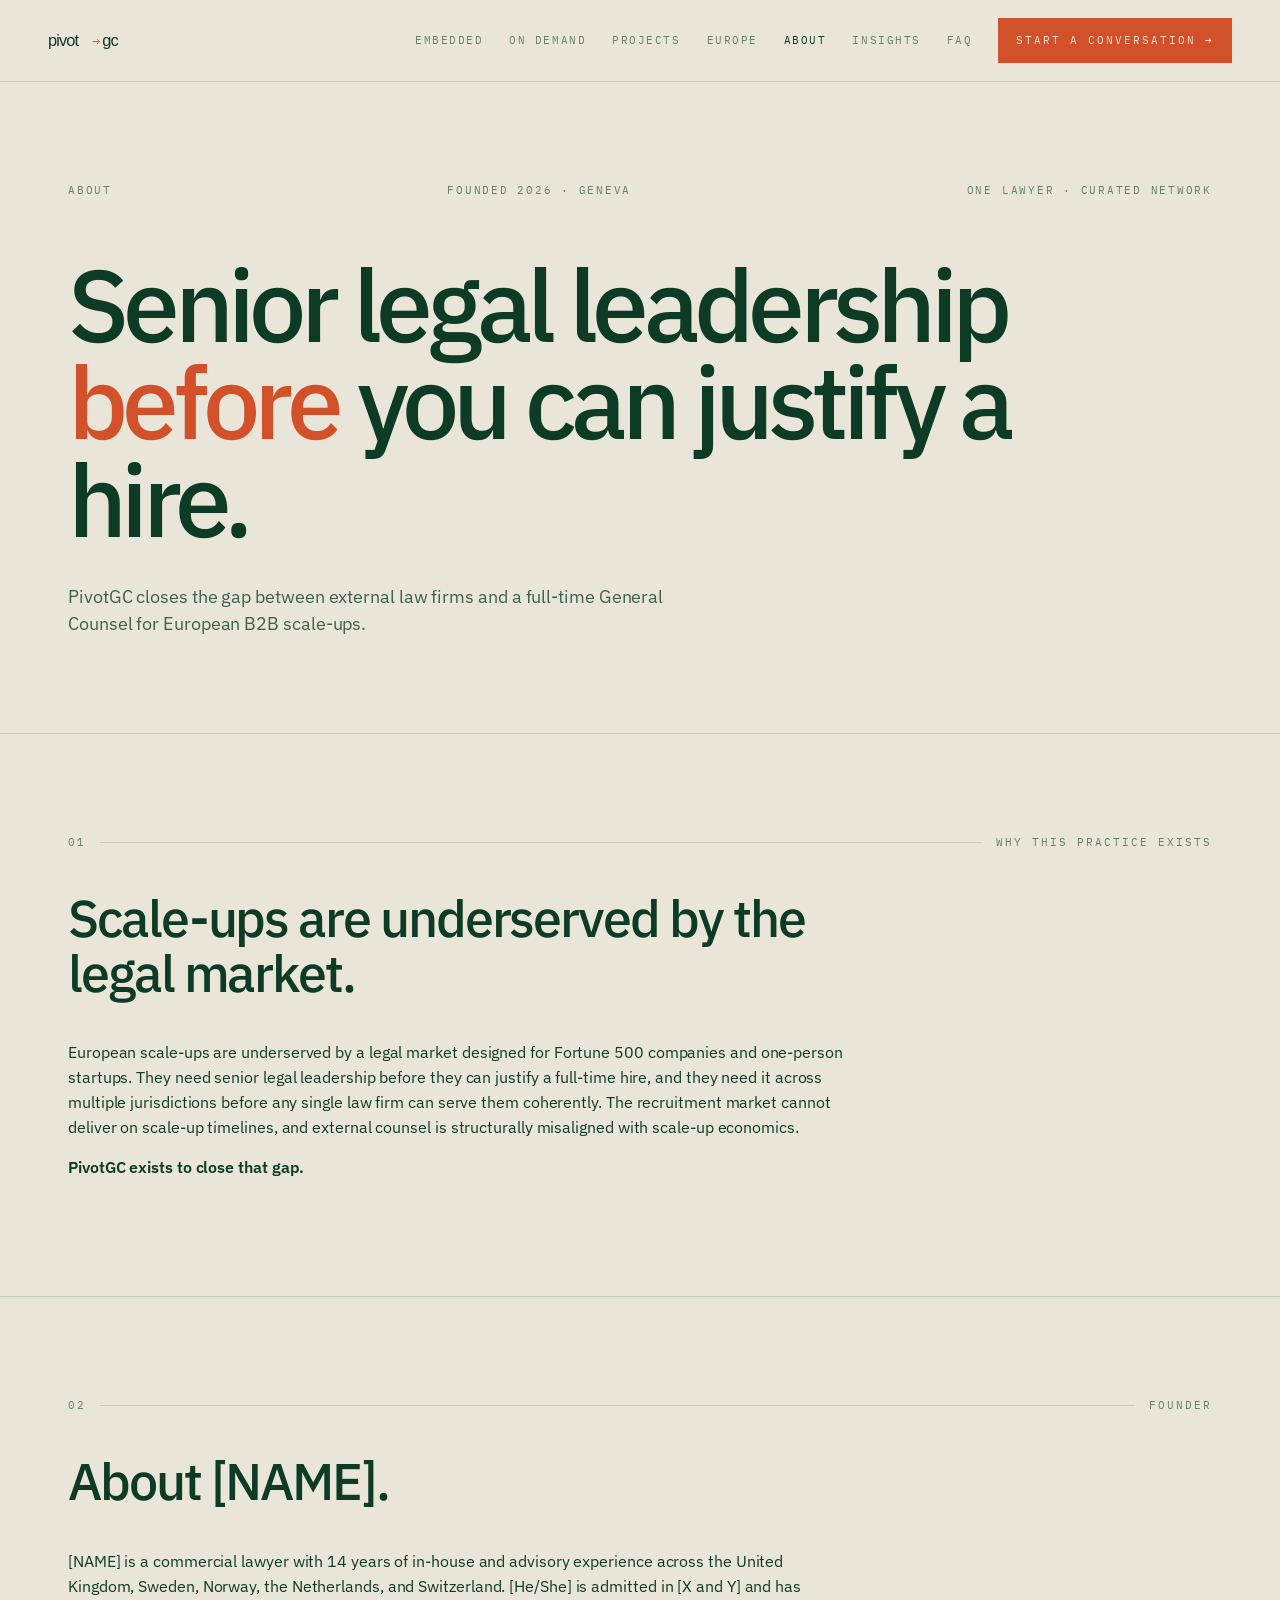
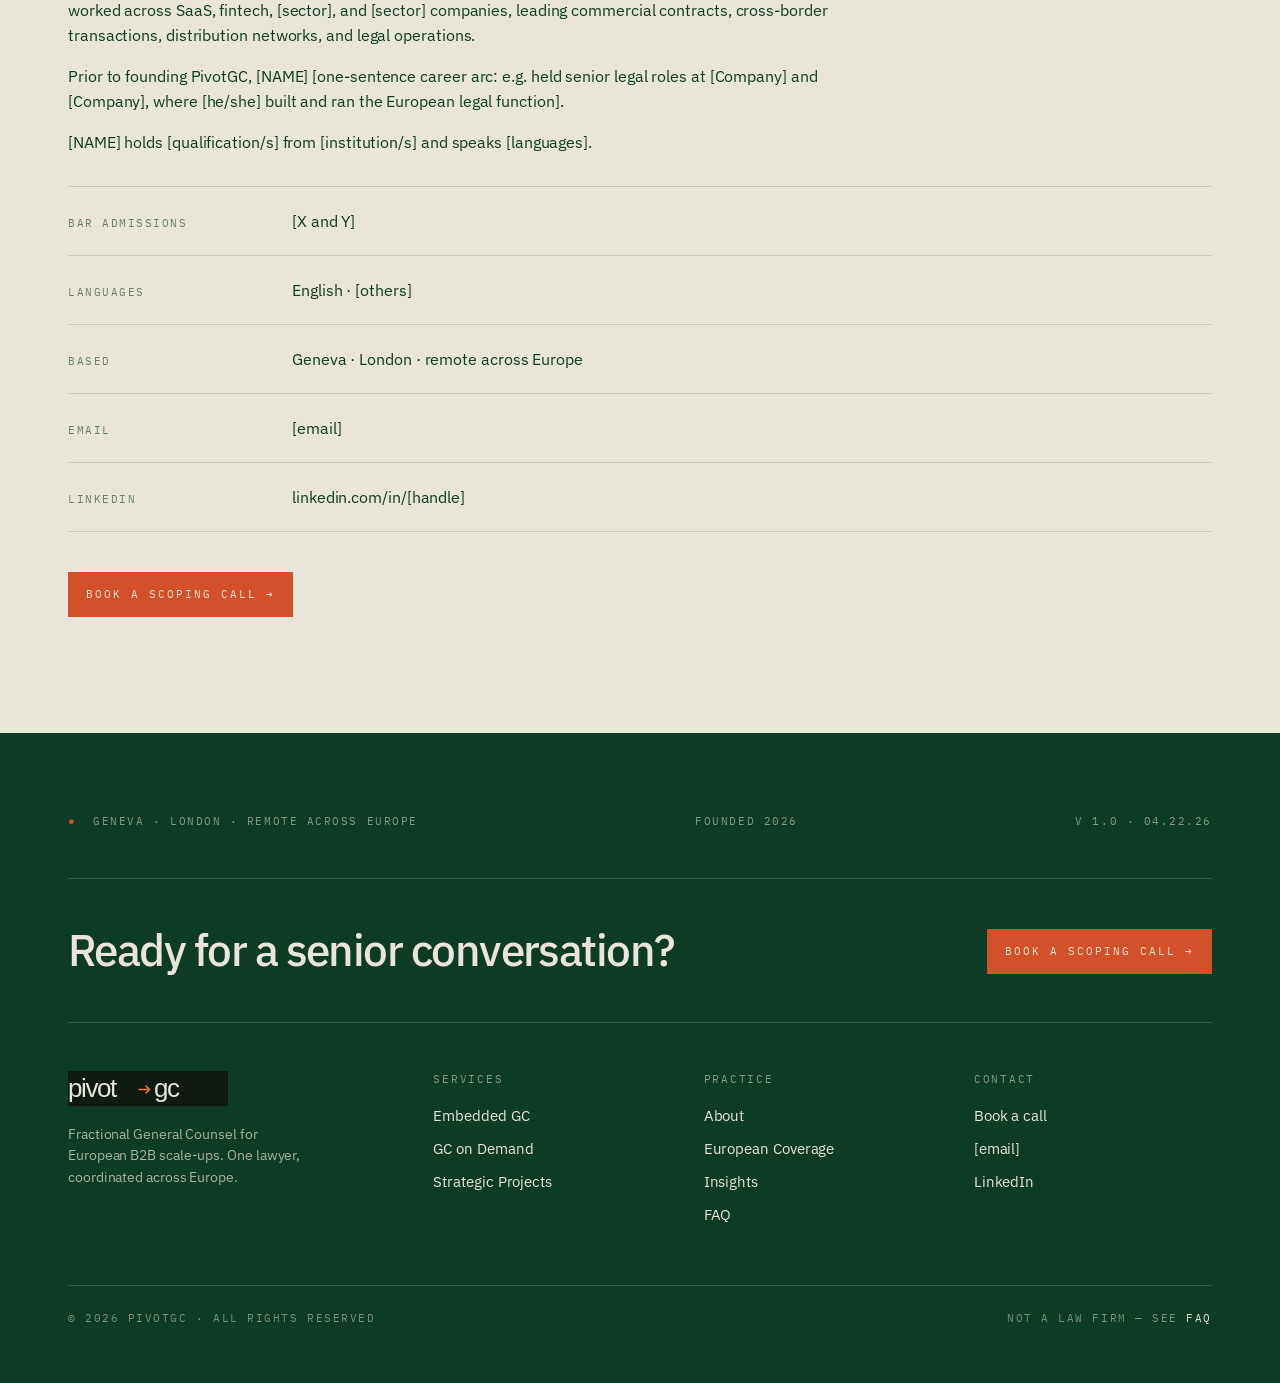
==== about/index.html @ 45e25e5f "Apply Direction 03 (Vector) brand kit to entire site Imports the PivotGC brand kit handed off via Cl" ====
<!doctype html>
<html lang="en">
<head>
  <meta charset="utf-8" />
  <meta name="viewport" content="width=device-width, initial-scale=1" />
  <title>About PivotGC | European Fractional General Counsel Practice</title>
  <meta name="description" content="PivotGC is a fractional General Counsel practice founded by [NAME], a commercial lawyer with 14 years of cross-border experience across UK, Nordics, Netherlands, and Switzerland." />
  <link rel="canonical" href="https://pivotgc.com/about/" />
  <meta property="og:title" content="About PivotGC | European Fractional General Counsel Practice" />
  <meta property="og:description" content="Founded by [NAME], a commercial lawyer with 14 years of cross-border experience across UK, Nordics, Netherlands, Switzerland." />
  <meta property="og:type" content="profile" />
  <meta property="og:url" content="https://pivotgc.com/about/" />
  <link rel="icon" href="/assets/brand/pivotgc-favicon.svg" type="image/svg+xml" />
  <link rel="apple-touch-icon" href="/assets/brand/pivotgc-appicon.svg" />
  <link rel="stylesheet" href="/assets/tokens/pivotgc-tokens.css" />
  <link rel="stylesheet" href="/assets/css/style.css" />
  <script type="application/ld+json">
  {
    "@context": "https://schema.org",
    "@type": "Person",
    "@id": "https://pivotgc.com/#founder",
    "name": "[NAME]",
    "jobTitle": "Founder & Fractional General Counsel",
    "worksFor": { "@id": "https://pivotgc.com/#organization" },
    "description": "Commercial lawyer with 14 years of in-house and advisory experience across the UK, Sweden, Norway, the Netherlands, and Switzerland.",
    "alumniOf": [
      { "@type": "EducationalOrganization", "name": "[University]" }
    ],
    "hasCredential": [
      {
        "@type": "EducationalOccupationalCredential",
        "credentialCategory": "Bar admission",
        "recognizedBy": { "@type": "Organization", "name": "[Bar / Law Society]" }
      }
    ],
    "knowsLanguage": ["English", "[others]"],
    "sameAs": [
      "https://www.linkedin.com/in/[handle]"
    ]
  }
  </script>
</head>
<body>

<div class="topbar">
  <div class="topbar-inner">
    <a href="/" class="brand-id" aria-label="PivotGC home">
      <img class="wordmark" src="/assets/brand/pivotgc-primary-transparent.svg" alt="PivotGC" />
    </a>
    <nav class="nav-mono" aria-label="Primary">
      <a href="/services/embedded-gc/">Embedded</a>
      <a href="/services/gc-on-demand/">On Demand</a>
      <a href="/services/projects/">Projects</a>
      <a href="/europe/">Europe</a>
      <a href="/about/" aria-current="page">About</a>
      <a href="/insights/">Insights</a>
      <a href="/faq/">FAQ</a>
      <a class="cta" href="/contact/">Start a conversation →</a>
    </nav>
  </div>
</div>

<main>

<section class="hero no-border">
  <div class="wrap">
    <div class="meta">
      <div>About</div>
      <div>Founded 2026 · Geneva</div>
      <div>One lawyer · curated network</div>
    </div>
    <h1>Senior legal leadership <em>before</em> you can justify a hire.</h1>
    <p class="lede">PivotGC closes the gap between external law firms and a full-time General Counsel for European B2B scale-ups.</p>
  </div>
</section>

<section>
  <div class="wrap">
    <div class="kicker"><span>01</span><span class="line"></span><span>Why this practice exists</span></div>
    <h2>Scale-ups are underserved by the legal market.</h2>
    <div style="max-width:780px">
      <p>European scale-ups are underserved by a legal market designed for Fortune 500 companies and one-person startups. They need senior legal leadership before they can justify a full-time hire, and they need it across multiple jurisdictions before any single law firm can serve them coherently. The recruitment market cannot deliver on scale-up timelines, and external counsel is structurally misaligned with scale-up economics.</p>
      <p><strong>PivotGC exists to close that gap.</strong></p>
    </div>
  </div>
</section>

<section>
  <div class="wrap">
    <div class="kicker"><span>02</span><span class="line"></span><span>Founder</span></div>
    <h2>About [NAME].</h2>
    <div style="max-width:780px">
      <p>[NAME] is a commercial lawyer with 14 years of in-house and advisory experience across the United Kingdom, Sweden, Norway, the Netherlands, and Switzerland. [He/She] is admitted in [X and Y] and has worked across SaaS, fintech, [sector], and [sector] companies, leading commercial contracts, cross-border transactions, distribution networks, and legal operations.</p>
      <p>Prior to founding PivotGC, [NAME] [one-sentence career arc: e.g. held senior legal roles at [Company] and [Company], where [he/she] built and ran the European legal function].</p>
      <p>[NAME] holds [qualification/s] from [institution/s] and speaks [languages].</p>
    </div>

    <div class="spec-rows">
      <div class="spec-row">
        <div class="label">Bar admissions</div>
        <div class="value">[X and Y]</div>
      </div>
      <div class="spec-row">
        <div class="label">Languages</div>
        <div class="value">English · [others]</div>
      </div>
      <div class="spec-row">
        <div class="label">Based</div>
        <div class="value">Geneva · London · remote across Europe</div>
      </div>
      <div class="spec-row">
        <div class="label">Email</div>
        <div class="value"><a href="mailto:[email]">[email]</a></div>
      </div>
      <div class="spec-row">
        <div class="label">LinkedIn</div>
        <div class="value"><a href="https://www.linkedin.com/in/[handle]" rel="me">linkedin.com/in/[handle]</a></div>
      </div>
    </div>

    <p style="margin-top:40px"><a class="cta" href="/contact/">Book a scoping call →</a></p>
  </div>
</section>

</main>

<footer class="site-footer">
  <div class="wrap">
    <div class="footer-meta">
      <div><span style="color:var(--pgc-signal)">●</span> &nbsp;Geneva · London · Remote across Europe</div>
      <div>Founded 2026</div>
      <div>v 1.0 · 04.22.26</div>
    </div>
    <div class="footer-cta">
      <h2>Ready for a senior conversation?</h2>
      <div class="actions">
        <a class="cta" href="/contact/">Book a scoping call →</a>
      </div>
    </div>
    <div class="footer-grid">
      <div>
        <img class="wordmark-rev" src="/assets/brand/pivotgc-reversed.svg" alt="PivotGC" />
        <p class="blurb">Fractional General Counsel for European B2B scale-ups. One lawyer, coordinated across Europe.</p>
      </div>
      <div>
        <h4>Services</h4>
        <ul>
          <li><a href="/services/embedded-gc/">Embedded GC</a></li>
          <li><a href="/services/gc-on-demand/">GC on Demand</a></li>
          <li><a href="/services/projects/">Strategic Projects</a></li>
        </ul>
      </div>
      <div>
        <h4>Practice</h4>
        <ul>
          <li><a href="/about/">About</a></li>
          <li><a href="/europe/">European Coverage</a></li>
          <li><a href="/insights/">Insights</a></li>
          <li><a href="/faq/">FAQ</a></li>
        </ul>
      </div>
      <div>
        <h4>Contact</h4>
        <ul>
          <li><a href="/contact/">Book a call</a></li>
          <li><a href="mailto:[email]">[email]</a></li>
          <li><a href="https://www.linkedin.com/company/[handle]" rel="me">LinkedIn</a></li>
        </ul>
      </div>
    </div>
    <div class="footer-bottom">
      <div>© 2026 PivotGC · All rights reserved</div>
      <div>Not a law firm — see <a href="/faq/">FAQ</a></div>
    </div>
  </div>
</footer>

</body>
</html>
---- assets/tokens/pivotgc-tokens.css ----
/* PivotGC — Design Tokens · Direction 03 (Vector)
 * v 0.1 · 04.22.26
 *
 * Consumption:
 *   - Import this file once in your global stylesheet.
 *   - Use `var(--pgc-*)` everywhere. Do not hardcode hexes in components.
 *   - Signal Orange must cover < 5% of any view. Forest ≈ 70%, Bone ≈ 25%.
 */

@import url('https://fonts.googleapis.com/css2?family=IBM+Plex+Sans:wght@300;400;500;600;700&family=IBM+Plex+Mono:wght@300;400;500;600&display=swap');

:root {
  /* -------- Color · Core -------- */
  --pgc-forest:        #0E3B25; /* primary · surface, heading */
  --pgc-forest-deep:   #0A2A1A; /* deep surface */
  --pgc-abyss:         #0E1A12; /* near-black depth */
  --pgc-bone:          #E9E5D8; /* default ground */
  --pgc-bone-warm:     #DDD7C4; /* alt ground */
  --pgc-lichen:        #C6C0A9; /* quiet accent, dividers */
  --pgc-signal:        #D2502A; /* accent · <5% of view */
  --pgc-signal-soft:   #E47A4A; /* reversed-surface signal */

  /* -------- Color · Semantic -------- */
  --pgc-success:       #2E7A4A;
  --pgc-warning:       #C78A2E;
  --pgc-danger:        #A8321C;
  --pgc-info:          #3C6A8A;

  /* -------- Color · Aliases -------- */
  --pgc-ink:           var(--pgc-forest);
  --pgc-surface:       var(--pgc-bone);
  --pgc-surface-alt:   var(--pgc-bone-warm);
  --pgc-muted:         rgba(14, 59, 37, 0.60);
  --pgc-rule:          rgba(14, 59, 37, 0.15);

  /* -------- Typography -------- */
  --pgc-font-sans:     'IBM Plex Sans', ui-sans-serif, system-ui, -apple-system, 'Segoe UI', Roboto, sans-serif;
  --pgc-font-mono:     'IBM Plex Mono', ui-monospace, 'SF Mono', Menlo, monospace;

  --pgc-weight-light:  300;
  --pgc-weight-regular:400;
  --pgc-weight-medium: 500;
  --pgc-weight-semi:   600;
  --pgc-weight-bold:   700;

  /* Type scale · 1.25 modular */
  --pgc-text-xs:   12px;
  --pgc-text-sm:   14px;
  --pgc-text-base: 16px;
  --pgc-text-md:   18px;
  --pgc-text-lg:   22px;
  --pgc-text-xl:   28px;
  --pgc-text-2xl:  36px;
  --pgc-text-3xl:  48px;
  --pgc-text-4xl:  64px;
  --pgc-text-5xl:  88px;
  --pgc-text-6xl:  120px;

  /* Line height */
  --pgc-leading-tight:  0.95;
  --pgc-leading-snug:   1.15;
  --pgc-leading-normal: 1.55;
  --pgc-leading-loose:  1.75;

  /* Tracking */
  --pgc-tracking-display: -0.055em;
  --pgc-tracking-heading: -0.035em;
  --pgc-tracking-body:    -0.005em;
  --pgc-tracking-meta:    0.12em;

  /* -------- Spacing · 4px base -------- */
  --pgc-space-1:  4px;
  --pgc-space-2:  8px;
  --pgc-space-3:  12px;
  --pgc-space-4:  16px;
  --pgc-space-5:  20px;
  --pgc-space-6:  24px;
  --pgc-space-8:  32px;
  --pgc-space-10: 40px;
  --pgc-space-12: 48px;
  --pgc-space-16: 64px;
  --pgc-space-20: 80px;
  --pgc-space-24: 96px;
  --pgc-space-32: 128px;

  /* -------- Radius -------- */
  --pgc-radius-none: 0;           /* cards, buttons, tiles — default sharp */
  --pgc-radius-sm:   2px;
  --pgc-radius-md:   4px;
  --pgc-radius-pill: 999px;       /* chips, tags */

  /* -------- Elevation (used sparingly) -------- */
  --pgc-shadow-1: 0 1px 0 rgba(14, 26, 18, 0.06);
  --pgc-shadow-2: 0 2px 12px rgba(14, 26, 18, 0.06), 0 1px 0 rgba(14, 26, 18, 0.04);
  --pgc-shadow-3: 0 12px 40px rgba(14, 26, 18, 0.12);

  /* -------- Motion -------- */
  --pgc-ease:       cubic-bezier(0.2, 0.7, 0.2, 1);
  --pgc-duration-1: 120ms;
  --pgc-duration-2: 200ms;
  --pgc-duration-3: 320ms;

  /* -------- Layout -------- */
  --pgc-container-sm: 640px;
  --pgc-container-md: 960px;
  --pgc-container-lg: 1240px;
  --pgc-container-xl: 1440px;
  --pgc-grid-gutter:  24px;
}

/* -------- Base defaults -------- */
html, body {
  background: var(--pgc-surface);
  color: var(--pgc-ink);
  font-family: var(--pgc-font-sans);
  font-size: var(--pgc-text-base);
  line-height: var(--pgc-leading-normal);
  letter-spacing: var(--pgc-tracking-body);
  -webkit-font-smoothing: antialiased;
  text-rendering: optimizeLegibility;
}

/* -------- Utility classes (optional) -------- */
.pgc-display { font-size: var(--pgc-text-5xl); font-weight: var(--pgc-weight-medium); line-height: var(--pgc-leading-tight); letter-spacing: var(--pgc-tracking-display); }
.pgc-h1      { font-size: var(--pgc-text-4xl); font-weight: var(--pgc-weight-medium); line-height: var(--pgc-leading-snug); letter-spacing: var(--pgc-tracking-heading); }
.pgc-h2      { font-size: var(--pgc-text-3xl); font-weight: var(--pgc-weight-medium); line-height: var(--pgc-leading-snug); letter-spacing: var(--pgc-tracking-heading); }
.pgc-h3      { font-size: var(--pgc-text-xl);  font-weight: var(--pgc-weight-medium); line-height: var(--pgc-leading-snug); }
.pgc-body    { font-size: var(--pgc-text-base); line-height: var(--pgc-leading-normal); }
.pgc-meta    { font-family: var(--pgc-font-mono); font-size: var(--pgc-text-xs); letter-spacing: var(--pgc-tracking-meta); text-transform: uppercase; color: var(--pgc-muted); }
---- assets/css/style.css ----
/* PivotGC — site styles (Direction 03 · Vector)
 * Built on tokens/pivotgc-tokens.css. Do not hardcode colors here.
 */

* { box-sizing: border-box; }

html { scroll-behavior: smooth; }

body {
  margin: 0;
  background: var(--pgc-bone);
  color: var(--pgc-ink);
  font-family: var(--pgc-font-sans);
  font-size: var(--pgc-text-base);
  line-height: var(--pgc-leading-normal);
  letter-spacing: var(--pgc-tracking-body);
  -webkit-font-smoothing: antialiased;
  text-rendering: optimizeLegibility;
}

a { color: inherit; text-decoration: none; }
a:hover { color: var(--pgc-signal); }

h1, h2, h3, h4 {
  font-family: var(--pgc-font-sans);
  font-weight: var(--pgc-weight-medium);
  margin: 0 0 24px;
}

p { margin: 0 0 16px; }
ul { padding-left: 1.1em; margin: 0 0 20px; }
li { margin-bottom: 8px; }
strong { font-weight: var(--pgc-weight-semi); }
em { font-style: normal; color: var(--pgc-signal); }
hr.divider { border: 0; border-top: 1px solid var(--pgc-rule); margin: 56px 0; }

.wrap {
  max-width: var(--pgc-container-lg);
  margin: 0 auto;
  padding: 0 48px;
}

.narrow {
  max-width: 780px;
  margin: 0 auto;
  padding: 0 48px;
}

@media (max-width: 720px) {
  .wrap, .narrow { padding: 0 24px; }
}

/* ---- Topbar ---- */
.topbar {
  position: sticky;
  top: 0;
  z-index: 30;
  background: var(--pgc-bone);
  border-bottom: 1px solid var(--pgc-rule);
  backdrop-filter: blur(8px);
}

.topbar-inner {
  display: flex;
  justify-content: space-between;
  align-items: center;
  padding: 18px 48px;
  gap: 32px;
}

.brand-id {
  display: inline-flex;
  align-items: center;
  gap: 12px;
  font-family: var(--pgc-font-mono);
  font-size: 11px;
  letter-spacing: 0.14em;
  text-transform: uppercase;
  color: var(--pgc-muted);
}

.brand-id:hover { color: var(--pgc-forest); }

.brand-id .dot {
  width: 6px;
  height: 6px;
  background: var(--pgc-signal);
  border-radius: 50%;
}

.brand-id .wordmark {
  height: 22px;
  width: auto;
  display: block;
}

.nav-mono {
  display: flex;
  align-items: center;
  gap: 26px;
  font-family: var(--pgc-font-mono);
  font-size: 11px;
  letter-spacing: 0.14em;
  text-transform: uppercase;
  flex-wrap: wrap;
}

.nav-mono a {
  color: var(--pgc-muted);
  transition: color var(--pgc-duration-2) var(--pgc-ease);
}

.nav-mono a:hover,
.nav-mono a[aria-current="page"] {
  color: var(--pgc-forest);
}

.nav-mono .cta { color: var(--pgc-bone); }
.nav-mono .cta:hover { color: var(--pgc-bone); }

@media (max-width: 880px) {
  .topbar-inner { padding: 14px 24px; flex-direction: column; align-items: flex-start; gap: 12px; }
  .nav-mono { gap: 16px; font-size: 10px; }
}

/* ---- CTAs ---- */
.cta {
  display: inline-flex;
  align-items: center;
  gap: 10px;
  padding: 14px 18px;
  background: var(--pgc-signal);
  color: var(--pgc-bone);
  font-family: var(--pgc-font-mono);
  font-size: 11px;
  letter-spacing: 0.18em;
  text-transform: uppercase;
  border: 0;
  border-radius: var(--pgc-radius-none);
  transition: background var(--pgc-duration-2) var(--pgc-ease);
}

.cta:hover { background: var(--pgc-signal-soft); color: var(--pgc-bone); }

.cta-inv {
  background: transparent;
  color: var(--pgc-forest);
  border: 1px solid var(--pgc-forest);
}

.cta-inv:hover { background: var(--pgc-forest); color: var(--pgc-bone); }

.cta-on-forest {
  background: var(--pgc-signal);
  color: var(--pgc-bone);
}
.cta-on-forest:hover { background: var(--pgc-signal-soft); color: var(--pgc-bone); }

/* ---- Hero ---- */
.hero {
  padding: 100px 0 80px;
}

.hero .meta {
  display: flex;
  justify-content: space-between;
  flex-wrap: wrap;
  gap: 16px;
  margin-bottom: 56px;
  font-family: var(--pgc-font-mono);
  font-size: 11px;
  letter-spacing: 0.16em;
  text-transform: uppercase;
  color: var(--pgc-muted);
}

.hero h1 {
  font-weight: var(--pgc-weight-medium);
  font-size: clamp(48px, 8vw, 104px);
  line-height: 0.95;
  letter-spacing: -0.055em;
  margin: 0;
  max-width: 1100px;
}

.hero .lede {
  max-width: 640px;
  margin-top: 36px;
  font-size: var(--pgc-text-md);
  line-height: 1.5;
  color: rgba(14, 59, 37, 0.78);
}

.hero-actions {
  margin-top: 36px;
  display: flex;
  gap: 12px;
  flex-wrap: wrap;
}

.hero .tri {
  display: grid;
  grid-template-columns: repeat(3, 1fr);
  gap: 24px;
  margin-top: 64px;
  padding-top: 28px;
  border-top: 1px solid var(--pgc-rule);
}

.hero .tri .lbl {
  font-family: var(--pgc-font-mono);
  font-size: 11px;
  letter-spacing: 0.16em;
  text-transform: uppercase;
  color: var(--pgc-muted);
  margin-bottom: 8px;
}

.hero .tri .val {
  font-size: 16px;
  line-height: 1.4;
  letter-spacing: -0.005em;
}

@media (max-width: 720px) {
  .hero { padding: 64px 0 48px; }
  .hero .meta { margin-bottom: 36px; }
  .hero .tri { grid-template-columns: 1fr; gap: 20px; margin-top: 48px; }
}

/* ---- Sections ---- */
section {
  padding: 100px 0;
  border-top: 1px solid var(--pgc-rule);
}

section.no-border { border-top: 0; }

.section-bone-warm { background: var(--pgc-bone-warm); }

.kicker {
  display: flex;
  align-items: center;
  gap: 14px;
  margin-bottom: 40px;
  font-family: var(--pgc-font-mono);
  font-size: 11px;
  letter-spacing: 0.18em;
  text-transform: uppercase;
  color: var(--pgc-muted);
}

.kicker .line {
  flex: 1;
  height: 1px;
  background: var(--pgc-rule);
}

h2 {
  font-weight: var(--pgc-weight-medium);
  font-size: clamp(32px, 5vw, 52px);
  line-height: 1.05;
  letter-spacing: -0.04em;
  margin: 0 0 40px;
  max-width: 800px;
}

h3 {
  font-size: var(--pgc-text-xl);
  font-weight: var(--pgc-weight-medium);
  letter-spacing: -0.015em;
  line-height: 1.2;
  margin: 0 0 12px;
}

.lead {
  font-size: 18px;
  line-height: 1.5;
  color: rgba(14, 59, 37, 0.78);
  max-width: 640px;
}

.measure { max-width: 68ch; }
.small { font-size: 13px; color: var(--pgc-muted); }

@media (max-width: 720px) {
  section { padding: 64px 0; }
}

/* ---- Grid ---- */
.grid { display: grid; gap: 24px; }
.g2 { grid-template-columns: 1fr 1fr; }
.g3 { grid-template-columns: repeat(3, 1fr); }
.g4 { grid-template-columns: repeat(4, 1fr); }
@media (max-width: 900px) { .g2, .g3, .g4 { grid-template-columns: 1fr; } }

/* ---- Cards (sharp, hairline) ---- */
.card {
  padding: 28px;
  background: var(--pgc-bone);
  border: 1px solid var(--pgc-rule);
  border-radius: var(--pgc-radius-none);
  display: flex;
  flex-direction: column;
  transition: border-color var(--pgc-duration-2) var(--pgc-ease), background var(--pgc-duration-2) var(--pgc-ease);
}

.card:hover { border-color: var(--pgc-forest); background: rgba(14, 59, 37, 0.02); }

.card .num {
  font-family: var(--pgc-font-mono);
  font-size: 11px;
  letter-spacing: 0.16em;
  text-transform: uppercase;
  color: var(--pgc-muted);
  margin-bottom: 14px;
}

.card h3 { margin-top: 0; }

.card p {
  color: rgba(14, 59, 37, 0.78);
  font-size: 15px;
  line-height: 1.5;
}

.card .meta {
  margin-top: auto;
  padding-top: 20px;
  font-family: var(--pgc-font-mono);
  font-size: 11px;
  letter-spacing: 0.14em;
  text-transform: uppercase;
  color: var(--pgc-muted);
}

.card .more {
  display: inline-flex;
  align-items: center;
  gap: 8px;
  margin-top: 16px;
  font-family: var(--pgc-font-mono);
  font-size: 11px;
  letter-spacing: 0.18em;
  text-transform: uppercase;
  color: var(--pgc-forest);
}

.card .more:hover { color: var(--pgc-signal); }

/* ---- Index/file rows (used for jurisdictions, FAQ, insights index) ---- */
.rows { border-top: 1px solid var(--pgc-rule); }

.row {
  display: grid;
  grid-template-columns: 80px 1fr 200px 60px;
  gap: 24px;
  padding: 24px 0;
  border-bottom: 1px solid var(--pgc-rule);
  align-items: center;
  transition: background var(--pgc-duration-2) var(--pgc-ease);
}

a.row { color: inherit; }
a.row:hover { background: rgba(14, 59, 37, 0.03); color: inherit; }
a.row:hover .arrow { transform: translateX(6px); color: var(--pgc-signal); }

.row .num {
  font-family: var(--pgc-font-mono);
  font-size: 11px;
  letter-spacing: 0.16em;
  color: var(--pgc-muted);
}

.row .title {
  font-size: 20px;
  font-weight: var(--pgc-weight-medium);
  letter-spacing: -0.015em;
  line-height: 1.25;
}

.row .title .sub {
  display: block;
  font-size: 14px;
  font-weight: var(--pgc-weight-regular);
  color: var(--pgc-muted);
  letter-spacing: 0;
  margin-top: 4px;
  line-height: 1.4;
}

.row .meta {
  font-family: var(--pgc-font-mono);
  font-size: 11px;
  letter-spacing: 0.14em;
  text-transform: uppercase;
  color: var(--pgc-muted);
}

.row .arrow {
  font-family: var(--pgc-font-mono);
  font-size: 18px;
  color: var(--pgc-forest);
  text-align: right;
  transition: transform var(--pgc-duration-2) var(--pgc-ease), color var(--pgc-duration-2) var(--pgc-ease);
}

@media (max-width: 720px) {
  .row { grid-template-columns: 50px 1fr 36px; gap: 12px; }
  .row .meta { display: none; }
}

/* ---- Spec rows (info-grid replacement) ---- */
.spec-rows { margin: 32px 0; border-top: 1px solid var(--pgc-rule); }

.spec-row {
  display: grid;
  grid-template-columns: 200px 1fr;
  gap: 24px;
  padding: 22px 0;
  border-bottom: 1px solid var(--pgc-rule);
  align-items: baseline;
}

.spec-row .label {
  font-family: var(--pgc-font-mono);
  font-size: 11px;
  letter-spacing: 0.14em;
  text-transform: uppercase;
  color: var(--pgc-muted);
}

.spec-row .value {
  font-size: 16px;
  line-height: 1.5;
}

@media (max-width: 720px) {
  .spec-row { grid-template-columns: 1fr; gap: 6px; }
}

/* ---- Rules (4-cell brand-style frame) ---- */
.rules {
  display: grid;
  grid-template-columns: 1fr 1fr;
  border-top: 1px solid var(--pgc-rule);
  border-left: 1px solid var(--pgc-rule);
  margin: 40px 0;
}

.rule-item {
  padding: 28px;
  border-right: 1px solid var(--pgc-rule);
  border-bottom: 1px solid var(--pgc-rule);
}

.rule-item .n {
  font-family: var(--pgc-font-mono);
  font-size: 11px;
  letter-spacing: 0.16em;
  color: var(--pgc-signal);
  margin-bottom: 10px;
}

.rule-item .t {
  font-size: 18px;
  font-weight: var(--pgc-weight-medium);
  letter-spacing: -0.01em;
  margin-bottom: 6px;
  line-height: 1.3;
}

.rule-item .d {
  font-size: 14px;
  line-height: 1.5;
  color: var(--pgc-muted);
}

@media (max-width: 720px) {
  .rules { grid-template-columns: 1fr; }
}

/* ---- Callout (left signal rule) ---- */
.callout {
  background: var(--pgc-bone-warm);
  padding: 28px;
  border-left: 3px solid var(--pgc-signal);
  margin: 40px 0;
}

.callout p:last-child { margin-bottom: 0; }

/* ---- FAQ ---- */
.faq-list { border-top: 1px solid var(--pgc-rule); }

.faq-item {
  display: grid;
  grid-template-columns: 80px 1fr;
  gap: 24px;
  padding: 32px 0;
  border-bottom: 1px solid var(--pgc-rule);
}

.faq-item .n {
  font-family: var(--pgc-font-mono);
  font-size: 11px;
  letter-spacing: 0.16em;
  color: var(--pgc-muted);
}

.faq-item .q {
  font-size: 22px;
  font-weight: var(--pgc-weight-medium);
  letter-spacing: -0.015em;
  line-height: 1.25;
  margin: 0 0 12px;
  color: var(--pgc-forest);
}

.faq-item .a {
  color: rgba(14, 59, 37, 0.85);
  font-size: 16px;
  line-height: 1.55;
  max-width: 70ch;
}

.faq-item .a p:last-child { margin-bottom: 0; }

@media (max-width: 720px) {
  .faq-item { grid-template-columns: 1fr; gap: 12px; padding: 28px 0; }
}

/* ---- Tag list (jurisdictions etc.) ---- */
.tag-list {
  display: flex;
  flex-wrap: wrap;
  gap: 8px;
  list-style: none;
  padding: 0;
  margin: 24px 0;
}

.tag-list li {
  font-family: var(--pgc-font-mono);
  font-size: 11px;
  letter-spacing: 0.14em;
  text-transform: uppercase;
  padding: 8px 12px;
  border: 1px solid var(--pgc-rule);
  color: var(--pgc-forest);
  margin: 0;
}

/* ---- Body content lists with vector arrows ---- */
.arrow-list {
  list-style: none;
  padding: 0;
  margin: 0 0 20px;
}

.arrow-list li {
  position: relative;
  padding-left: 28px;
  margin-bottom: 14px;
  line-height: 1.5;
}

.arrow-list li::before {
  content: "→";
  position: absolute;
  left: 0;
  top: 0;
  font-family: var(--pgc-font-mono);
  color: var(--pgc-signal);
  font-weight: var(--pgc-weight-medium);
}

/* ---- Footer (forest surface) ---- */
.site-footer {
  background: var(--pgc-forest);
  color: var(--pgc-bone);
  padding: 80px 0 56px;
  border-top: 0;
  margin-top: 0;
  font-family: var(--pgc-font-sans);
}

.site-footer a { color: var(--pgc-bone); }
.site-footer a:hover { color: var(--pgc-signal-soft); }

.footer-meta {
  display: flex;
  justify-content: space-between;
  flex-wrap: wrap;
  gap: 24px;
  margin-bottom: 48px;
  font-family: var(--pgc-font-mono);
  font-size: 11px;
  letter-spacing: 0.14em;
  text-transform: uppercase;
  color: rgba(233, 229, 216, 0.55);
}

.footer-cta {
  display: grid;
  grid-template-columns: 1.4fr 1fr;
  gap: 32px;
  align-items: end;
  padding: 48px 0;
  border-top: 1px solid rgba(233, 229, 216, 0.18);
  border-bottom: 1px solid rgba(233, 229, 216, 0.18);
  margin-bottom: 48px;
}

.footer-cta h2 {
  margin: 0;
  color: var(--pgc-bone);
  font-size: clamp(28px, 4vw, 44px);
  letter-spacing: -0.035em;
  max-width: none;
}

.footer-cta .actions {
  display: flex;
  gap: 12px;
  justify-content: flex-end;
  flex-wrap: wrap;
}

.footer-grid {
  display: grid;
  grid-template-columns: 1.4fr repeat(3, 1fr);
  gap: 32px;
  margin-bottom: 48px;
}

.footer-grid h4 {
  font-family: var(--pgc-font-mono);
  color: rgba(233, 229, 216, 0.55);
  font-size: 11px;
  letter-spacing: 0.16em;
  text-transform: uppercase;
  font-weight: var(--pgc-weight-regular);
  margin-bottom: 16px;
}

.footer-grid ul { list-style: none; padding: 0; margin: 0; }
.footer-grid li { margin-bottom: 10px; font-size: 15px; }

.footer-grid .wordmark-rev {
  width: 160px;
  margin-bottom: 18px;
  display: block;
}

.footer-grid .blurb {
  max-width: 30ch;
  font-size: 14px;
  line-height: 1.55;
  color: rgba(233, 229, 216, 0.7);
}

.footer-bottom {
  display: flex;
  justify-content: space-between;
  flex-wrap: wrap;
  gap: 12px;
  padding-top: 24px;
  border-top: 1px solid rgba(233, 229, 216, 0.18);
  font-family: var(--pgc-font-mono);
  font-size: 11px;
  letter-spacing: 0.14em;
  text-transform: uppercase;
  color: rgba(233, 229, 216, 0.5);
}

@media (max-width: 880px) {
  .footer-grid { grid-template-columns: 1fr 1fr; }
  .footer-cta { grid-template-columns: 1fr; gap: 24px; }
  .footer-cta .actions { justify-content: flex-start; }
}

@media (max-width: 480px) {
  .footer-grid { grid-template-columns: 1fr; }
}

/* ---- Focus rings (accessibility) ---- */
:focus-visible {
  outline: 2px solid var(--pgc-signal);
  outline-offset: 2px;
}

@media (prefers-reduced-motion: reduce) {
  *, *::before, *::after { transition: none !important; animation: none !important; scroll-behavior: auto !important; }
}
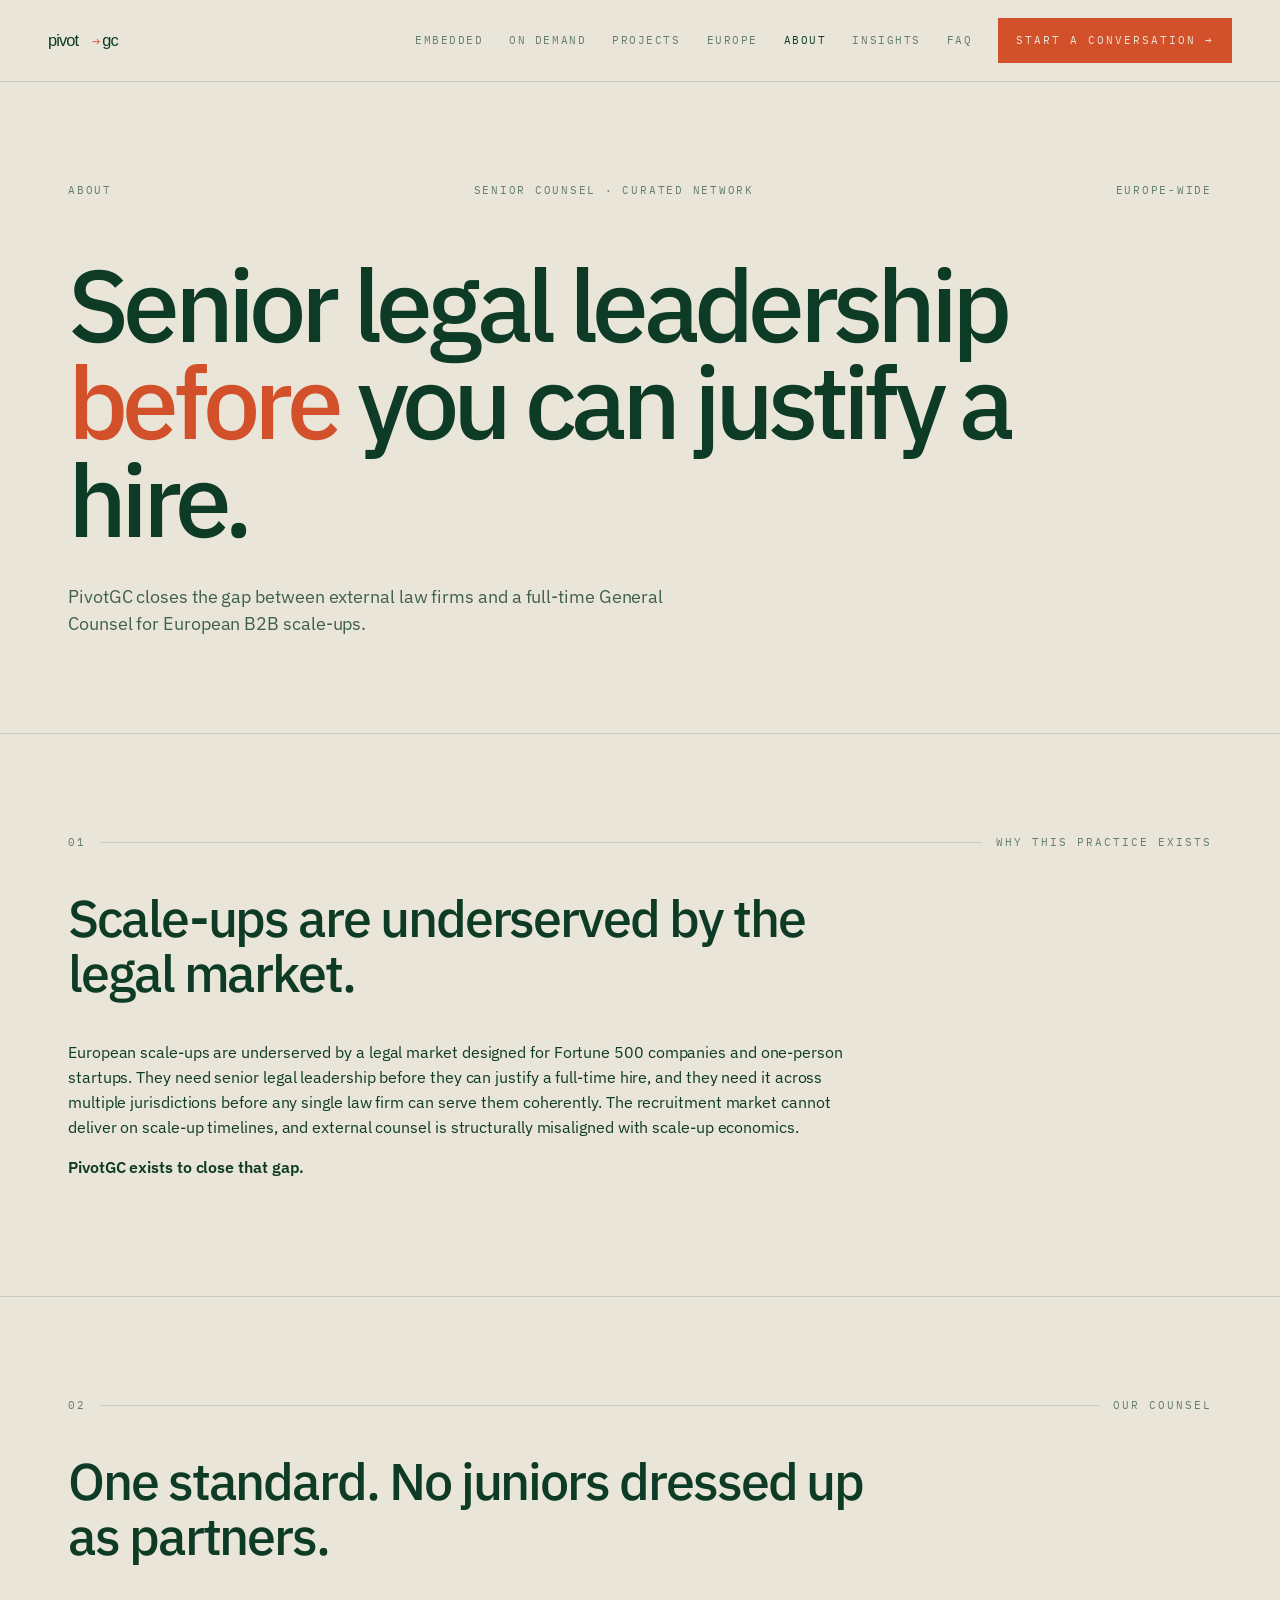
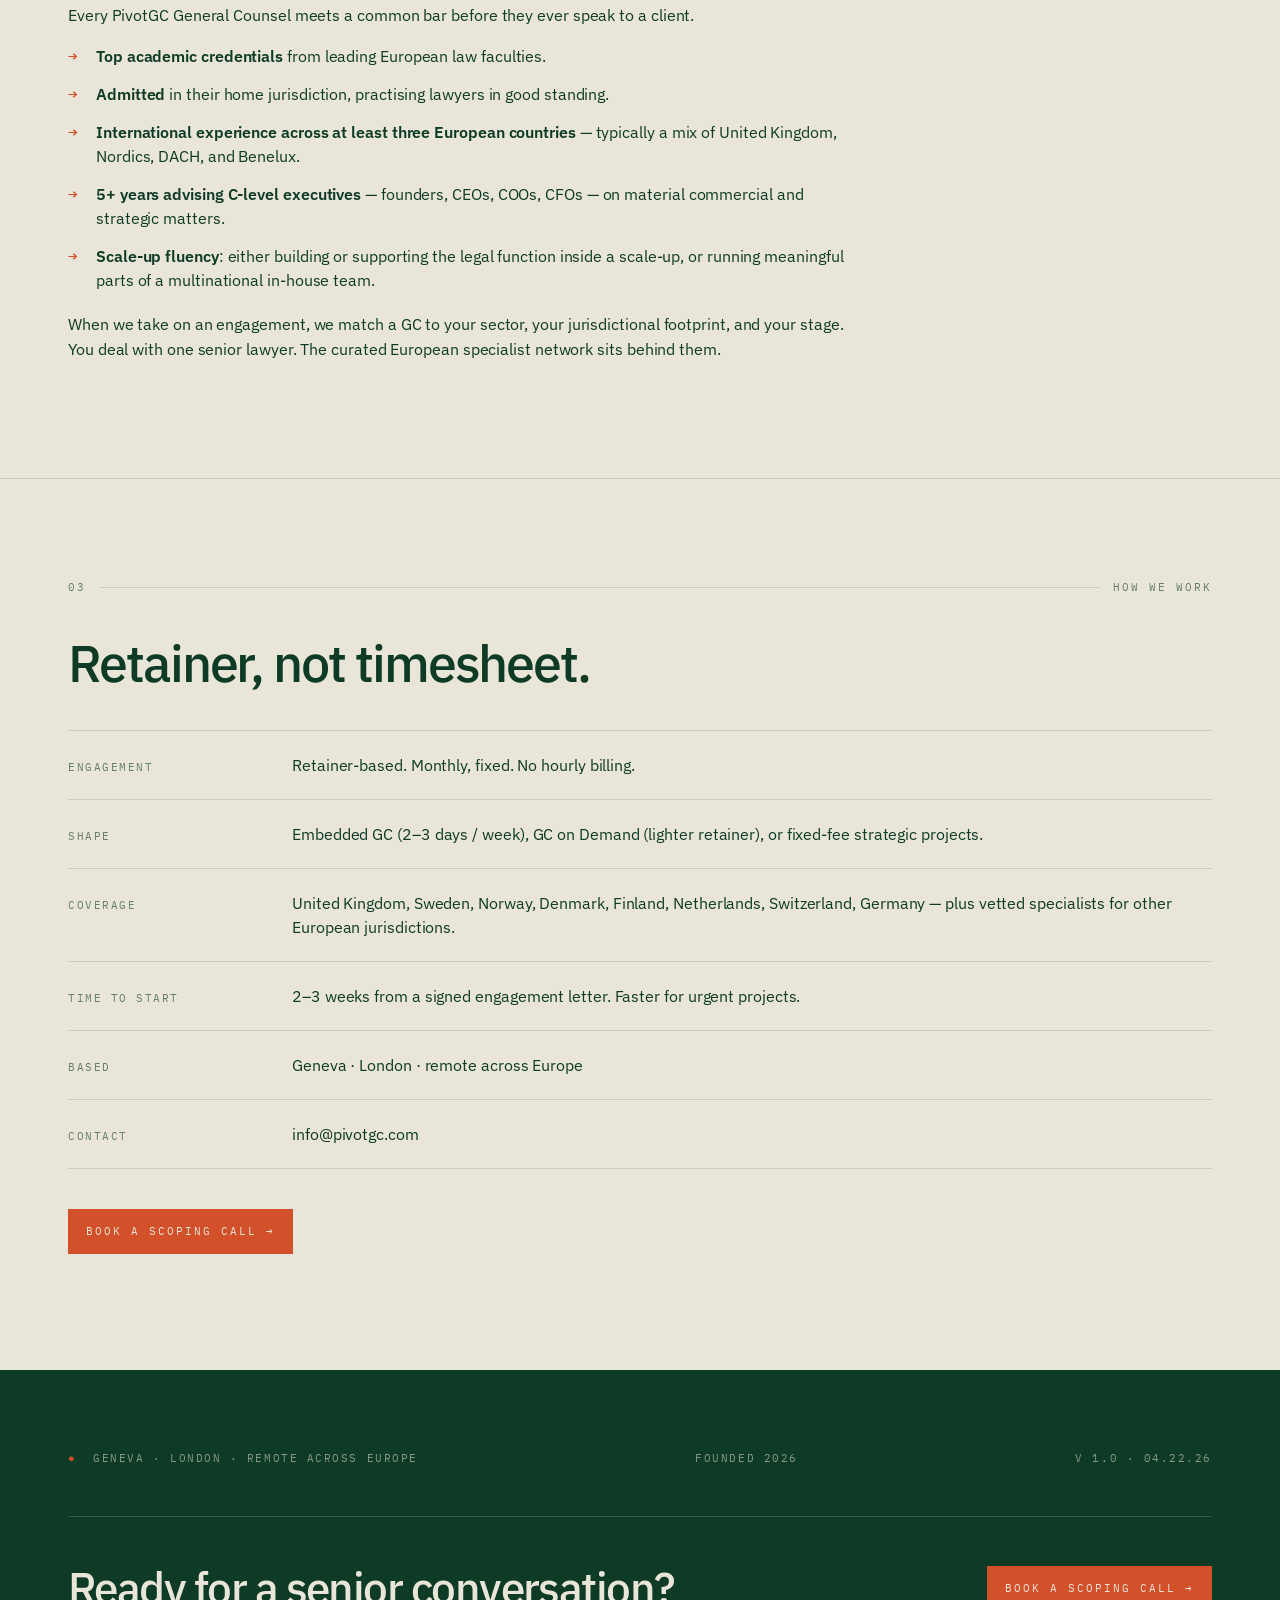
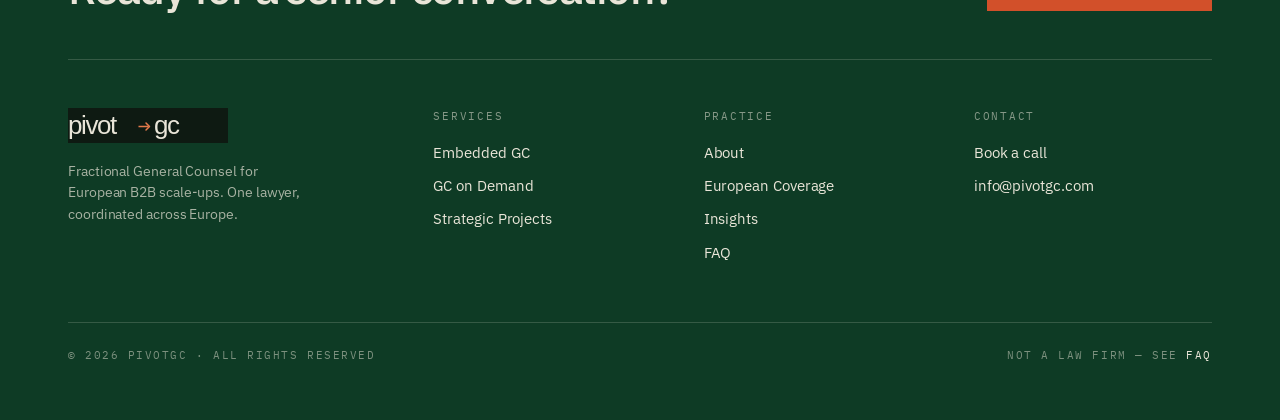
==== commit a8bd0058: "Content sweep: pricing on request, practice-level bio, working contact form Pricing - Every "From €[" ====
--- a/about/index.html
+++ b/about/index.html
@@ -4,11 +4,11 @@
   <meta charset="utf-8" />
   <meta name="viewport" content="width=device-width, initial-scale=1" />
   <title>About PivotGC | European Fractional General Counsel Practice</title>
-  <meta name="description" content="PivotGC is a fractional General Counsel practice founded by [NAME], a commercial lawyer with 14 years of cross-border experience across UK, Nordics, Netherlands, and Switzerland." />
+  <meta name="description" content="PivotGC is a fractional General Counsel practice for European B2B scale-ups. Every PivotGC GC holds top academic credentials, has practised across at least three European countries, and has 5+ years advising C-level executives." />
   <link rel="canonical" href="https://pivotgc.com/about/" />
   <meta property="og:title" content="About PivotGC | European Fractional General Counsel Practice" />
-  <meta property="og:description" content="Founded by [NAME], a commercial lawyer with 14 years of cross-border experience across UK, Nordics, Netherlands, Switzerland." />
-  <meta property="og:type" content="profile" />
+  <meta property="og:description" content="Every PivotGC General Counsel: top academic credentials, practised across 3+ European countries, 5+ years advising C-level executives." />
+  <meta property="og:type" content="website" />
   <meta property="og:url" content="https://pivotgc.com/about/" />
   <link rel="icon" href="/assets/brand/pivotgc-favicon.svg" type="image/svg+xml" />
   <link rel="apple-touch-icon" href="/assets/brand/pivotgc-appicon.svg" />
@@ -17,26 +17,11 @@
   <script type="application/ld+json">
   {
     "@context": "https://schema.org",
-    "@type": "Person",
-    "@id": "https://pivotgc.com/#founder",
-    "name": "[NAME]",
-    "jobTitle": "Founder & Fractional General Counsel",
-    "worksFor": { "@id": "https://pivotgc.com/#organization" },
-    "description": "Commercial lawyer with 14 years of in-house and advisory experience across the UK, Sweden, Norway, the Netherlands, and Switzerland.",
-    "alumniOf": [
-      { "@type": "EducationalOrganization", "name": "[University]" }
-    ],
-    "hasCredential": [
-      {
-        "@type": "EducationalOccupationalCredential",
-        "credentialCategory": "Bar admission",
-        "recognizedBy": { "@type": "Organization", "name": "[Bar / Law Society]" }
-      }
-    ],
-    "knowsLanguage": ["English", "[others]"],
-    "sameAs": [
-      "https://www.linkedin.com/in/[handle]"
-    ]
+    "@type": "AboutPage",
+    "name": "About PivotGC",
+    "url": "https://pivotgc.com/about/",
+    "description": "PivotGC is a fractional General Counsel practice for European B2B scale-ups. Every PivotGC GC holds top academic credentials, has practised across at least three European countries, and has 5+ years advising C-level executives.",
+    "isPartOf": { "@id": "https://pivotgc.com/#organization" }
   }
   </script>
 </head>
@@ -66,8 +51,8 @@
   <div class="wrap">
     <div class="meta">
       <div>About</div>
-      <div>Founded 2026 · Geneva</div>
-      <div>One lawyer · curated network</div>
+      <div>Senior counsel · curated network</div>
+      <div>Europe-wide</div>
     </div>
     <h1>Senior legal leadership <em>before</em> you can justify a hire.</h1>
     <p class="lede">PivotGC closes the gap between external law firms and a full-time General Counsel for European B2B scale-ups.</p>
@@ -87,34 +72,50 @@
 
 <section>
   <div class="wrap">
-    <div class="kicker"><span>02</span><span class="line"></span><span>Founder</span></div>
-    <h2>About [NAME].</h2>
+    <div class="kicker"><span>02</span><span class="line"></span><span>Our counsel</span></div>
+    <h2>One standard. No juniors dressed up as partners.</h2>
     <div style="max-width:780px">
-      <p>[NAME] is a commercial lawyer with 14 years of in-house and advisory experience across the United Kingdom, Sweden, Norway, the Netherlands, and Switzerland. [He/She] is admitted in [X and Y] and has worked across SaaS, fintech, [sector], and [sector] companies, leading commercial contracts, cross-border transactions, distribution networks, and legal operations.</p>
-      <p>Prior to founding PivotGC, [NAME] [one-sentence career arc: e.g. held senior legal roles at [Company] and [Company], where [he/she] built and ran the European legal function].</p>
-      <p>[NAME] holds [qualification/s] from [institution/s] and speaks [languages].</p>
+      <p>Every PivotGC General Counsel meets a common bar before they ever speak to a client.</p>
+      <ul class="arrow-list">
+        <li><strong>Top academic credentials</strong> from leading European law faculties.</li>
+        <li><strong>Admitted</strong> in their home jurisdiction, practising lawyers in good standing.</li>
+        <li><strong>International experience across at least three European countries</strong> — typically a mix of United Kingdom, Nordics, DACH, and Benelux.</li>
+        <li><strong>5+ years advising C-level executives</strong> — founders, CEOs, COOs, CFOs — on material commercial and strategic matters.</li>
+        <li><strong>Scale-up fluency</strong>: either building or supporting the legal function inside a scale-up, or running meaningful parts of a multinational in-house team.</li>
+      </ul>
+      <p>When we take on an engagement, we match a GC to your sector, your jurisdictional footprint, and your stage. You deal with one senior lawyer. The curated European specialist network sits behind them.</p>
     </div>
+  </div>
+</section>
 
+<section>
+  <div class="wrap">
+    <div class="kicker"><span>03</span><span class="line"></span><span>How we work</span></div>
+    <h2>Retainer, not timesheet.</h2>
     <div class="spec-rows">
       <div class="spec-row">
-        <div class="label">Bar admissions</div>
-        <div class="value">[X and Y]</div>
+        <div class="label">Engagement</div>
+        <div class="value">Retainer-based. Monthly, fixed. No hourly billing.</div>
       </div>
       <div class="spec-row">
-        <div class="label">Languages</div>
-        <div class="value">English · [others]</div>
+        <div class="label">Shape</div>
+        <div class="value">Embedded GC (2–3 days / week), GC on Demand (lighter retainer), or fixed-fee strategic projects.</div>
+      </div>
+      <div class="spec-row">
+        <div class="label">Coverage</div>
+        <div class="value">United Kingdom, Sweden, Norway, Denmark, Finland, Netherlands, Switzerland, Germany — plus vetted specialists for other European jurisdictions.</div>
+      </div>
+      <div class="spec-row">
+        <div class="label">Time to start</div>
+        <div class="value">2–3 weeks from a signed engagement letter. Faster for urgent projects.</div>
       </div>
       <div class="spec-row">
         <div class="label">Based</div>
         <div class="value">Geneva · London · remote across Europe</div>
       </div>
       <div class="spec-row">
-        <div class="label">Email</div>
-        <div class="value"><a href="mailto:[email]">[email]</a></div>
-      </div>
-      <div class="spec-row">
-        <div class="label">LinkedIn</div>
-        <div class="value"><a href="https://www.linkedin.com/in/[handle]" rel="me">linkedin.com/in/[handle]</a></div>
+        <div class="label">Contact</div>
+        <div class="value"><a href="mailto:info@pivotgc.com">info@pivotgc.com</a></div>
       </div>
     </div>
 
@@ -163,8 +164,7 @@
         <h4>Contact</h4>
         <ul>
           <li><a href="/contact/">Book a call</a></li>
-          <li><a href="mailto:[email]">[email]</a></li>
-          <li><a href="https://www.linkedin.com/company/[handle]" rel="me">LinkedIn</a></li>
+          <li><a href="mailto:info@pivotgc.com">info@pivotgc.com</a></li>
         </ul>
       </div>
     </div>
--- a/assets/css/style.css
+++ b/assets/css/style.css
@@ -684,6 +684,101 @@
   .footer-grid { grid-template-columns: 1fr; }
 }
 
+/* ---- Forms ---- */
+.form {
+  display: grid;
+  gap: 20px;
+  max-width: 680px;
+  margin-top: 32px;
+}
+
+.form-row {
+  display: grid;
+  grid-template-columns: 1fr 1fr;
+  gap: 20px;
+}
+
+@media (max-width: 560px) {
+  .form-row { grid-template-columns: 1fr; }
+}
+
+.field {
+  display: flex;
+  flex-direction: column;
+  gap: 8px;
+}
+
+.field label {
+  font-family: var(--pgc-font-mono);
+  font-size: 11px;
+  letter-spacing: 0.14em;
+  text-transform: uppercase;
+  color: var(--pgc-muted);
+}
+
+.field .req { color: var(--pgc-signal); margin-left: 4px; }
+
+.field input,
+.field select,
+.field textarea {
+  font-family: var(--pgc-font-sans);
+  font-size: 16px;
+  line-height: 1.4;
+  padding: 12px 14px;
+  background: var(--pgc-bone);
+  color: var(--pgc-ink);
+  border: 1px solid var(--pgc-rule);
+  border-radius: var(--pgc-radius-none);
+  width: 100%;
+  transition: border-color var(--pgc-duration-2) var(--pgc-ease);
+  -webkit-appearance: none;
+  appearance: none;
+}
+
+.field input:hover,
+.field select:hover,
+.field textarea:hover { border-color: rgba(14, 59, 37, 0.35); }
+
+.field input:focus,
+.field select:focus,
+.field textarea:focus {
+  outline: none;
+  border-color: var(--pgc-forest);
+  box-shadow: inset 0 0 0 1px var(--pgc-forest);
+}
+
+.field textarea {
+  min-height: 140px;
+  resize: vertical;
+}
+
+.field select {
+  background-image: linear-gradient(45deg, transparent 50%, var(--pgc-forest) 50%), linear-gradient(135deg, var(--pgc-forest) 50%, transparent 50%);
+  background-position: calc(100% - 18px) 18px, calc(100% - 13px) 18px;
+  background-size: 5px 5px, 5px 5px;
+  background-repeat: no-repeat;
+  padding-right: 36px;
+}
+
+.form .field-honey {
+  position: absolute;
+  left: -9999px;
+  top: -9999px;
+  visibility: hidden;
+}
+
+.form .submit { margin-top: 8px; display: flex; gap: 12px; align-items: center; }
+
+.form button.cta {
+  border: 0;
+  cursor: pointer;
+  font: inherit;
+  font-family: var(--pgc-font-mono);
+  font-size: 11px;
+  letter-spacing: 0.18em;
+  text-transform: uppercase;
+}
+
 /* ---- Focus rings (accessibility) ---- */
 :focus-visible {
   outline: 2px solid var(--pgc-signal);
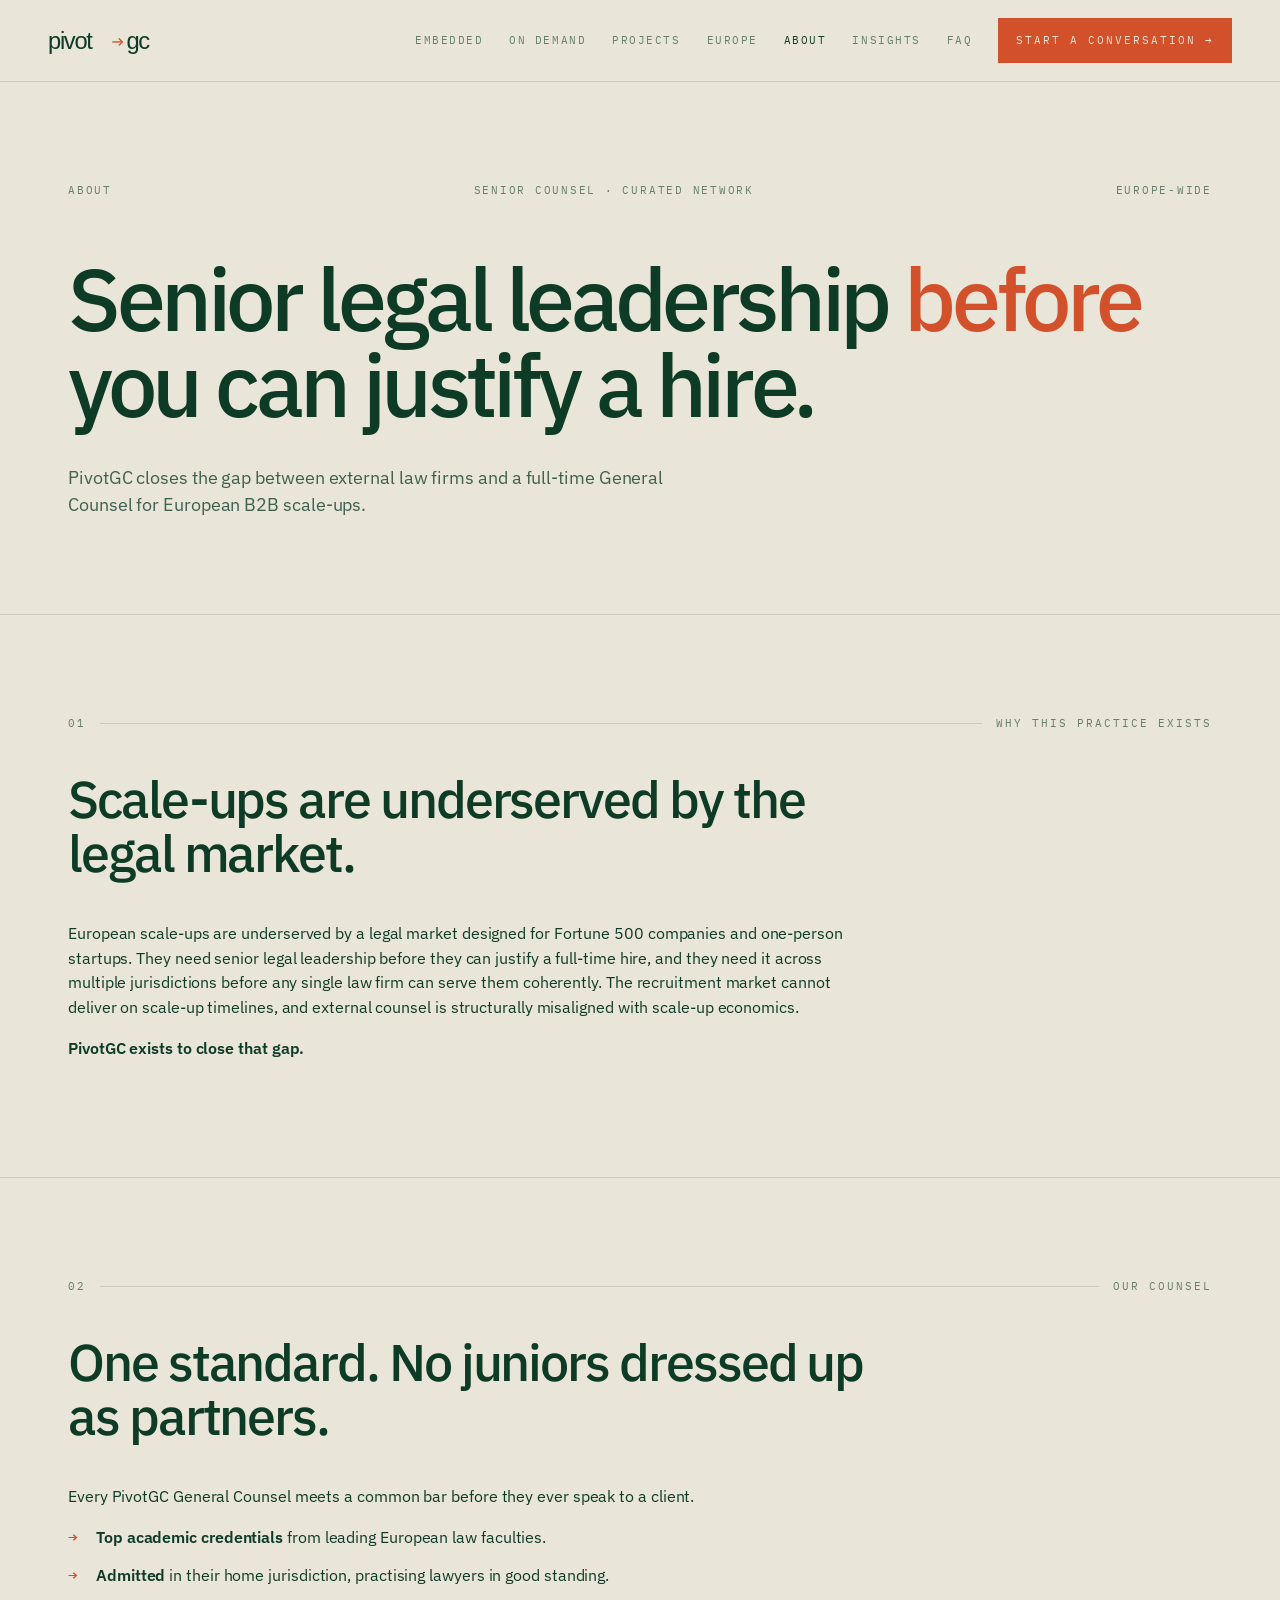
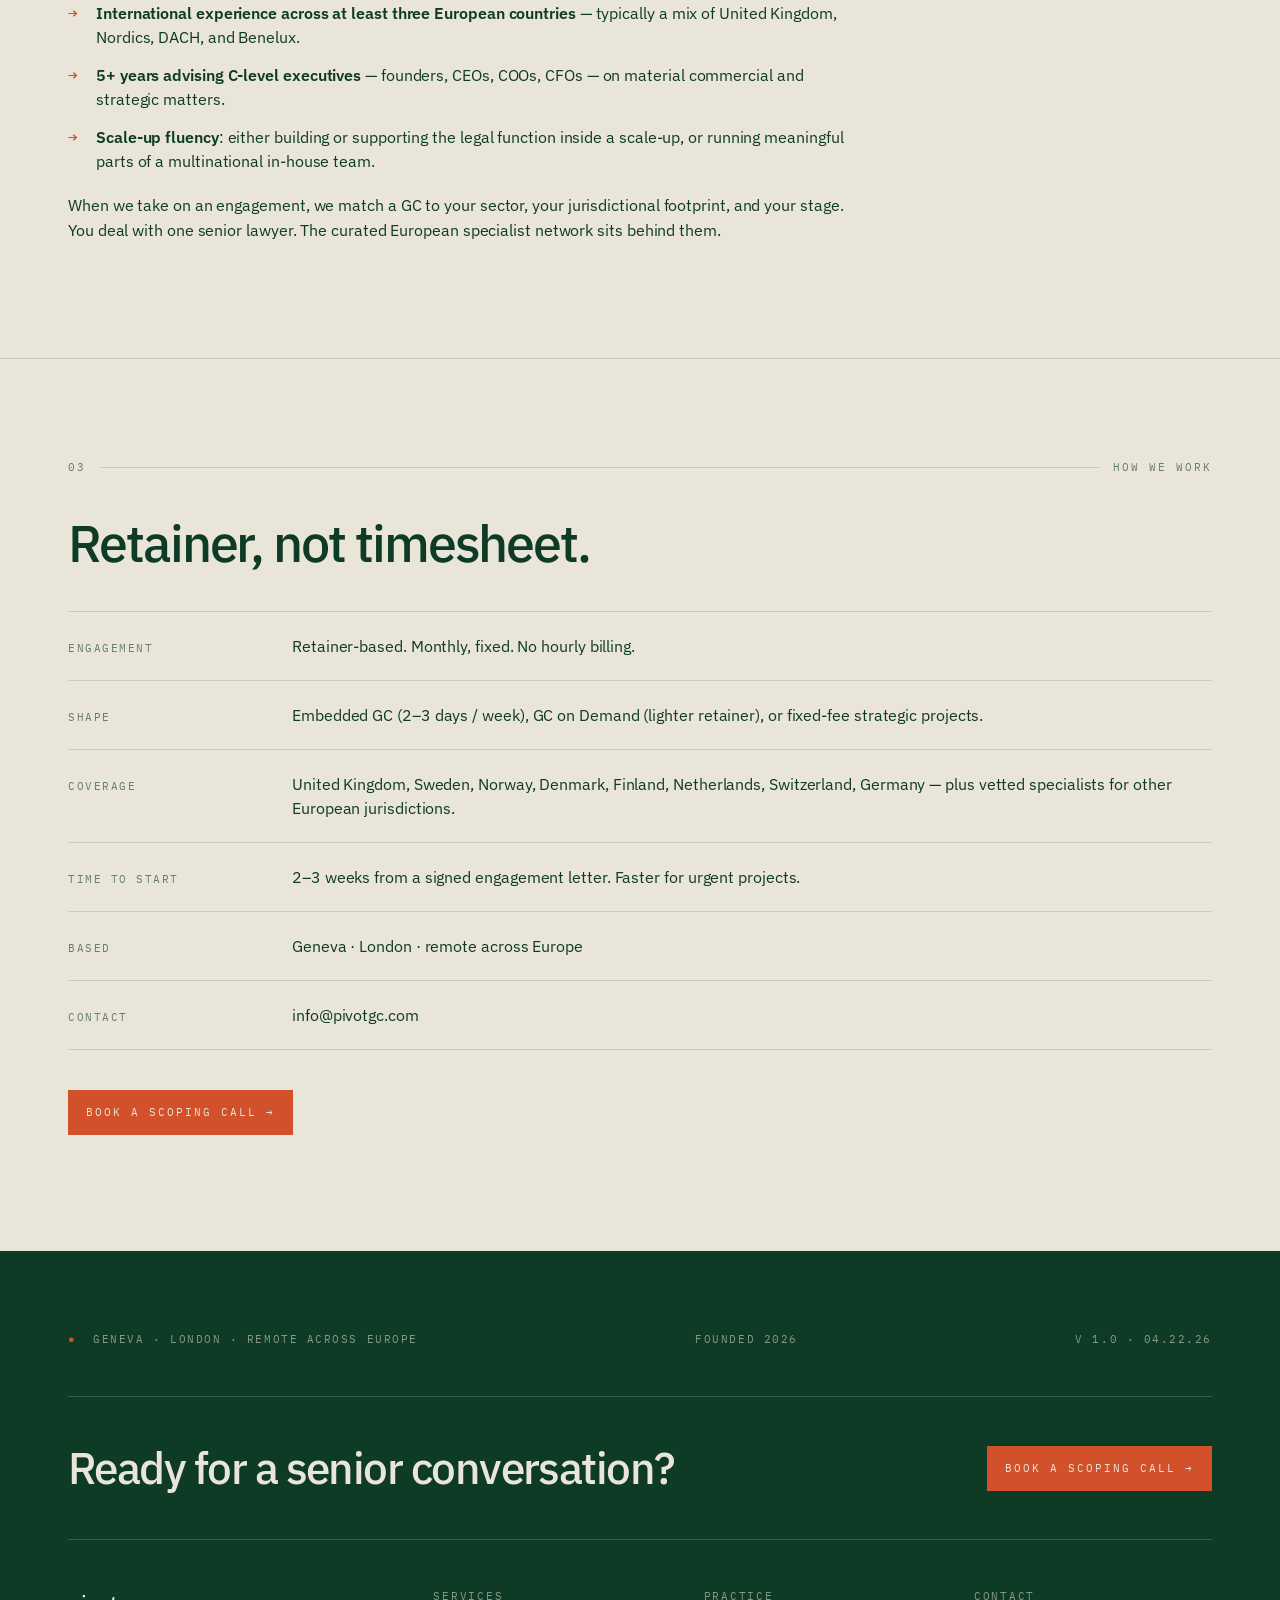
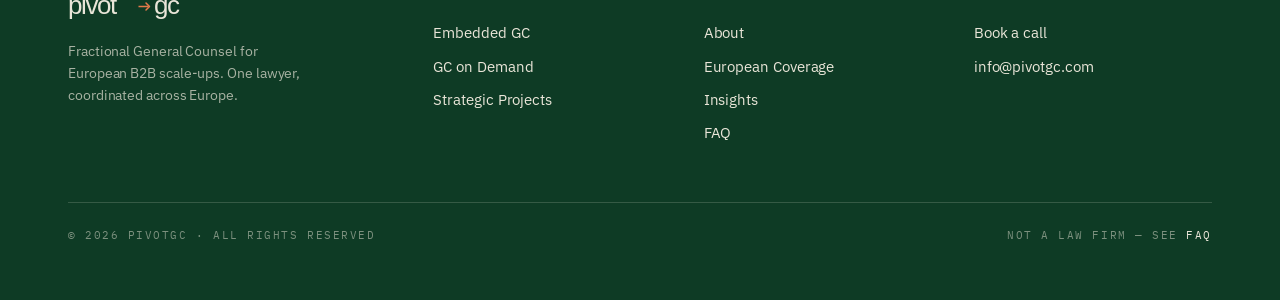
==== commit 36ceaf98: "Tighten hero h1, enlarge topbar logo, transparent footer wordmark - Hero h1 reduced from clamp(48px," ====
--- a/about/index.html
+++ b/about/index.html
@@ -140,7 +140,7 @@
     </div>
     <div class="footer-grid">
       <div>
-        <img class="wordmark-rev" src="/assets/brand/pivotgc-reversed.svg" alt="PivotGC" />
+        <img class="wordmark-rev" src="/assets/brand/pivotgc-reversed-transparent.svg" alt="PivotGC" />
         <p class="blurb">Fractional General Counsel for European B2B scale-ups. One lawyer, coordinated across Europe.</p>
       </div>
       <div>
--- a/assets/css/style.css
+++ b/assets/css/style.css
@@ -89,7 +89,7 @@
 }
 
 .brand-id .wordmark {
-  height: 22px;
+  height: 32px;
   width: auto;
   display: block;
 }
@@ -176,9 +176,9 @@
 
 .hero h1 {
   font-weight: var(--pgc-weight-medium);
-  font-size: clamp(48px, 8vw, 104px);
-  line-height: 0.95;
-  letter-spacing: -0.055em;
+  font-size: clamp(44px, 7vw, 88px);
+  line-height: 0.98;
+  letter-spacing: -0.05em;
   margin: 0;
   max-width: 1100px;
 }
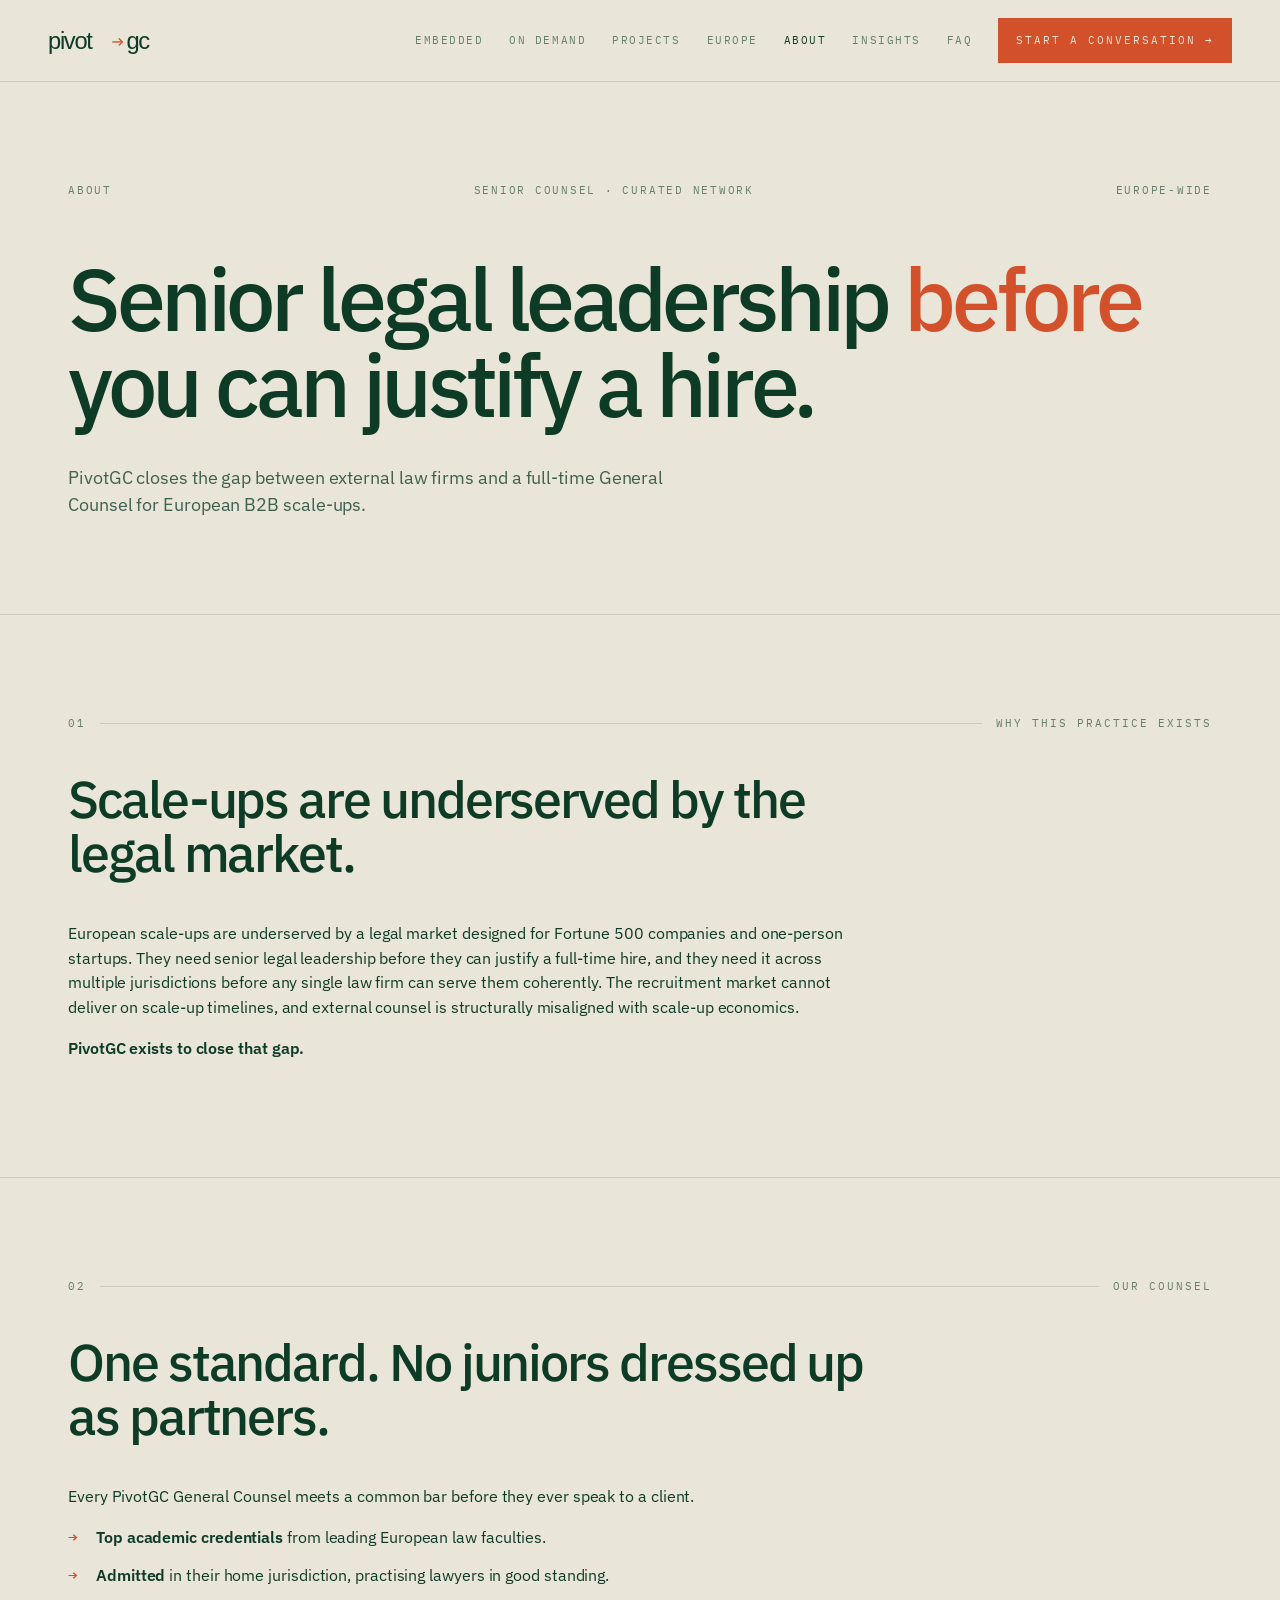
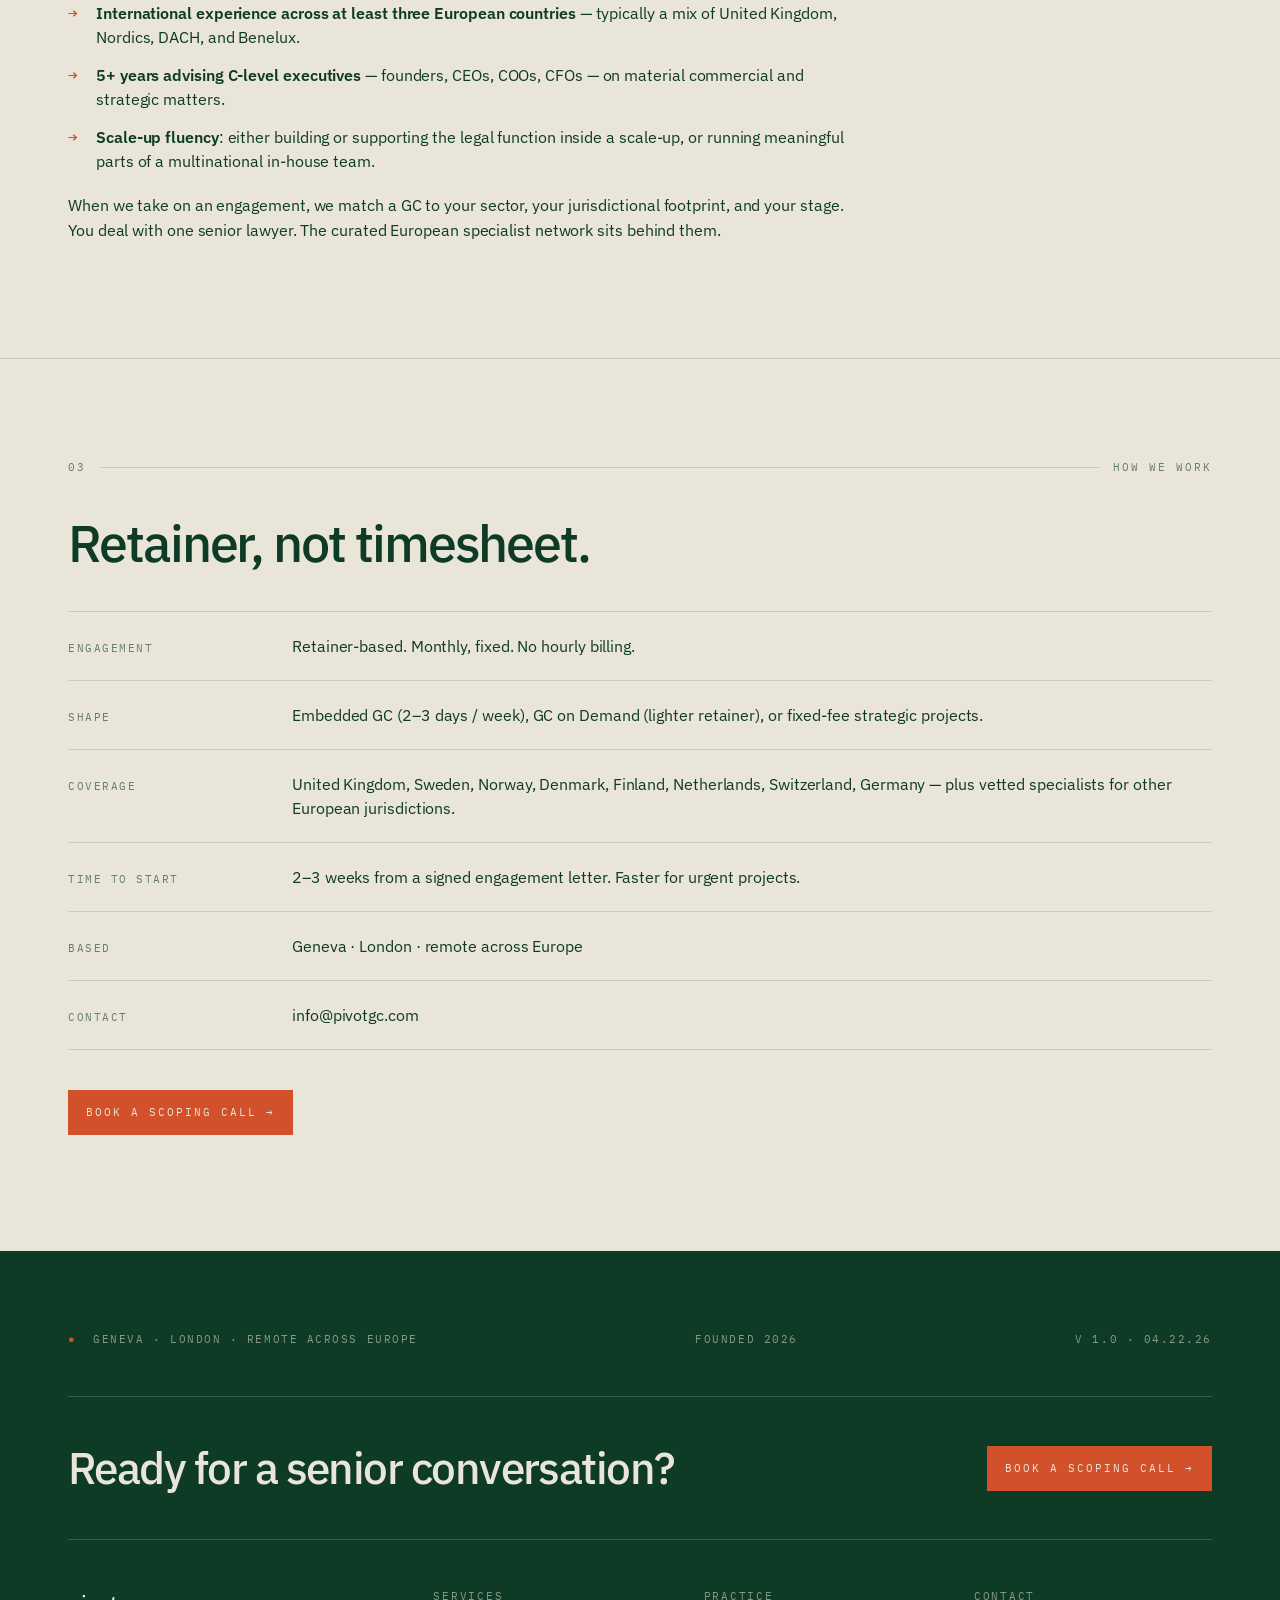
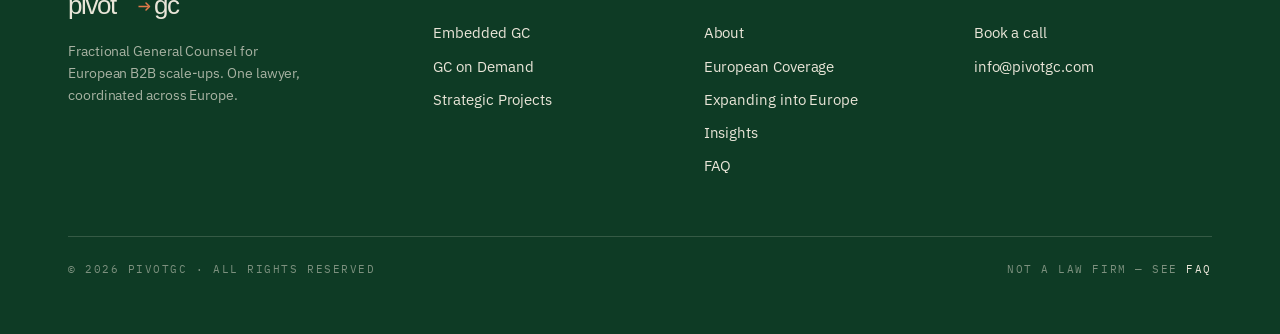
==== commit c8d6caba: "Add 'Expanding into Europe' landing page targeting international market-entry queries - New page /eu" ====
--- a/about/index.html
+++ b/about/index.html
@@ -4,14 +4,24 @@
   <meta charset="utf-8" />
   <meta name="viewport" content="width=device-width, initial-scale=1" />
   <title>About PivotGC | European Fractional General Counsel Practice</title>
-  <meta name="description" content="PivotGC is a fractional General Counsel practice for European B2B scale-ups. Every PivotGC GC holds top academic credentials, has practised across at least three European countries, and has 5+ years advising C-level executives." />
+  <meta name="description" content="PivotGC is a fractional General Counsel practice for European B2B scale-ups. Senior cross-border counsel matched to your sector, stage, and jurisdictional footprint." />
   <link rel="canonical" href="https://pivotgc.com/about/" />
   <meta property="og:title" content="About PivotGC | European Fractional General Counsel Practice" />
-  <meta property="og:description" content="Every PivotGC General Counsel: top academic credentials, practised across 3+ European countries, 5+ years advising C-level executives." />
+  <meta property="og:description" content="PivotGC is a fractional General Counsel practice for European B2B scale-ups. Senior cross-border counsel matched to your sector, stage, and jurisdictional footprint." />
   <meta property="og:type" content="website" />
   <meta property="og:url" content="https://pivotgc.com/about/" />
+  <meta property="og:site_name" content="PivotGC" />
+  <meta property="og:image" content="https://pivotgc.com/assets/brand/pivotgc-og.png" />
+  <meta property="og:image:width" content="1200" />
+  <meta property="og:image:height" content="630" />
+  <meta property="og:image:alt" content="PivotGC — Fractional General Counsel for European scale-ups" />
+  <meta name="twitter:card" content="summary_large_image" />
+  <meta name="twitter:image" content="https://pivotgc.com/assets/brand/pivotgc-og.png" />
   <link rel="icon" href="/assets/brand/pivotgc-favicon.svg" type="image/svg+xml" />
   <link rel="apple-touch-icon" href="/assets/brand/pivotgc-appicon.svg" />
+  <link rel="preconnect" href="https://fonts.googleapis.com" />
+  <link rel="preconnect" href="https://fonts.gstatic.com" crossorigin />
+  <link rel="stylesheet" href="https://fonts.googleapis.com/css2?family=IBM+Plex+Sans:wght@300;400;500;600;700&family=IBM+Plex+Mono:wght@300;400;500;600&display=swap" />
   <link rel="stylesheet" href="/assets/tokens/pivotgc-tokens.css" />
   <link rel="stylesheet" href="/assets/css/style.css" />
   <script type="application/ld+json">
@@ -20,7 +30,7 @@
     "@type": "AboutPage",
     "name": "About PivotGC",
     "url": "https://pivotgc.com/about/",
-    "description": "PivotGC is a fractional General Counsel practice for European B2B scale-ups. Every PivotGC GC holds top academic credentials, has practised across at least three European countries, and has 5+ years advising C-level executives.",
+    "description": "PivotGC is a fractional General Counsel practice for European B2B scale-ups. Senior cross-border counsel matched to your sector, stage, and jurisdictional footprint.",
     "isPartOf": { "@id": "https://pivotgc.com/#organization" }
   }
   </script>
@@ -128,7 +138,7 @@
 <footer class="site-footer">
   <div class="wrap">
     <div class="footer-meta">
-      <div><span style="color:var(--pgc-signal)">●</span> &nbsp;Geneva · London · Remote across Europe</div>
+      <div><span style="color:var(--pgc-signal)">●</span> &nbsp;Geneva · London · remote across Europe</div>
       <div>Founded 2026</div>
       <div>v 1.0 · 04.22.26</div>
     </div>
@@ -156,6 +166,7 @@
         <ul>
           <li><a href="/about/">About</a></li>
           <li><a href="/europe/">European Coverage</a></li>
+          <li><a href="/europe/expanding-into-europe/">Expanding into Europe</a></li>
           <li><a href="/insights/">Insights</a></li>
           <li><a href="/faq/">FAQ</a></li>
         </ul>
--- a/assets/tokens/pivotgc-tokens.css
+++ b/assets/tokens/pivotgc-tokens.css
@@ -7,7 +7,9 @@
  *   - Signal Orange must cover < 5% of any view. Forest ≈ 70%, Bone ≈ 25%.
  */
 
-@import url('https://fonts.googleapis.com/css2?family=IBM+Plex+Sans:wght@300;400;500;600;700&family=IBM+Plex+Mono:wght@300;400;500;600&display=swap');
+/* Fonts are loaded via <link rel="preconnect"> + <link rel="stylesheet"> in each
+ * page <head> instead of a CSS @import, so the font CSS downloads in parallel
+ * with this file rather than after it (render-blocking chain). */
 
 :root {
   /* -------- Color · Core -------- */
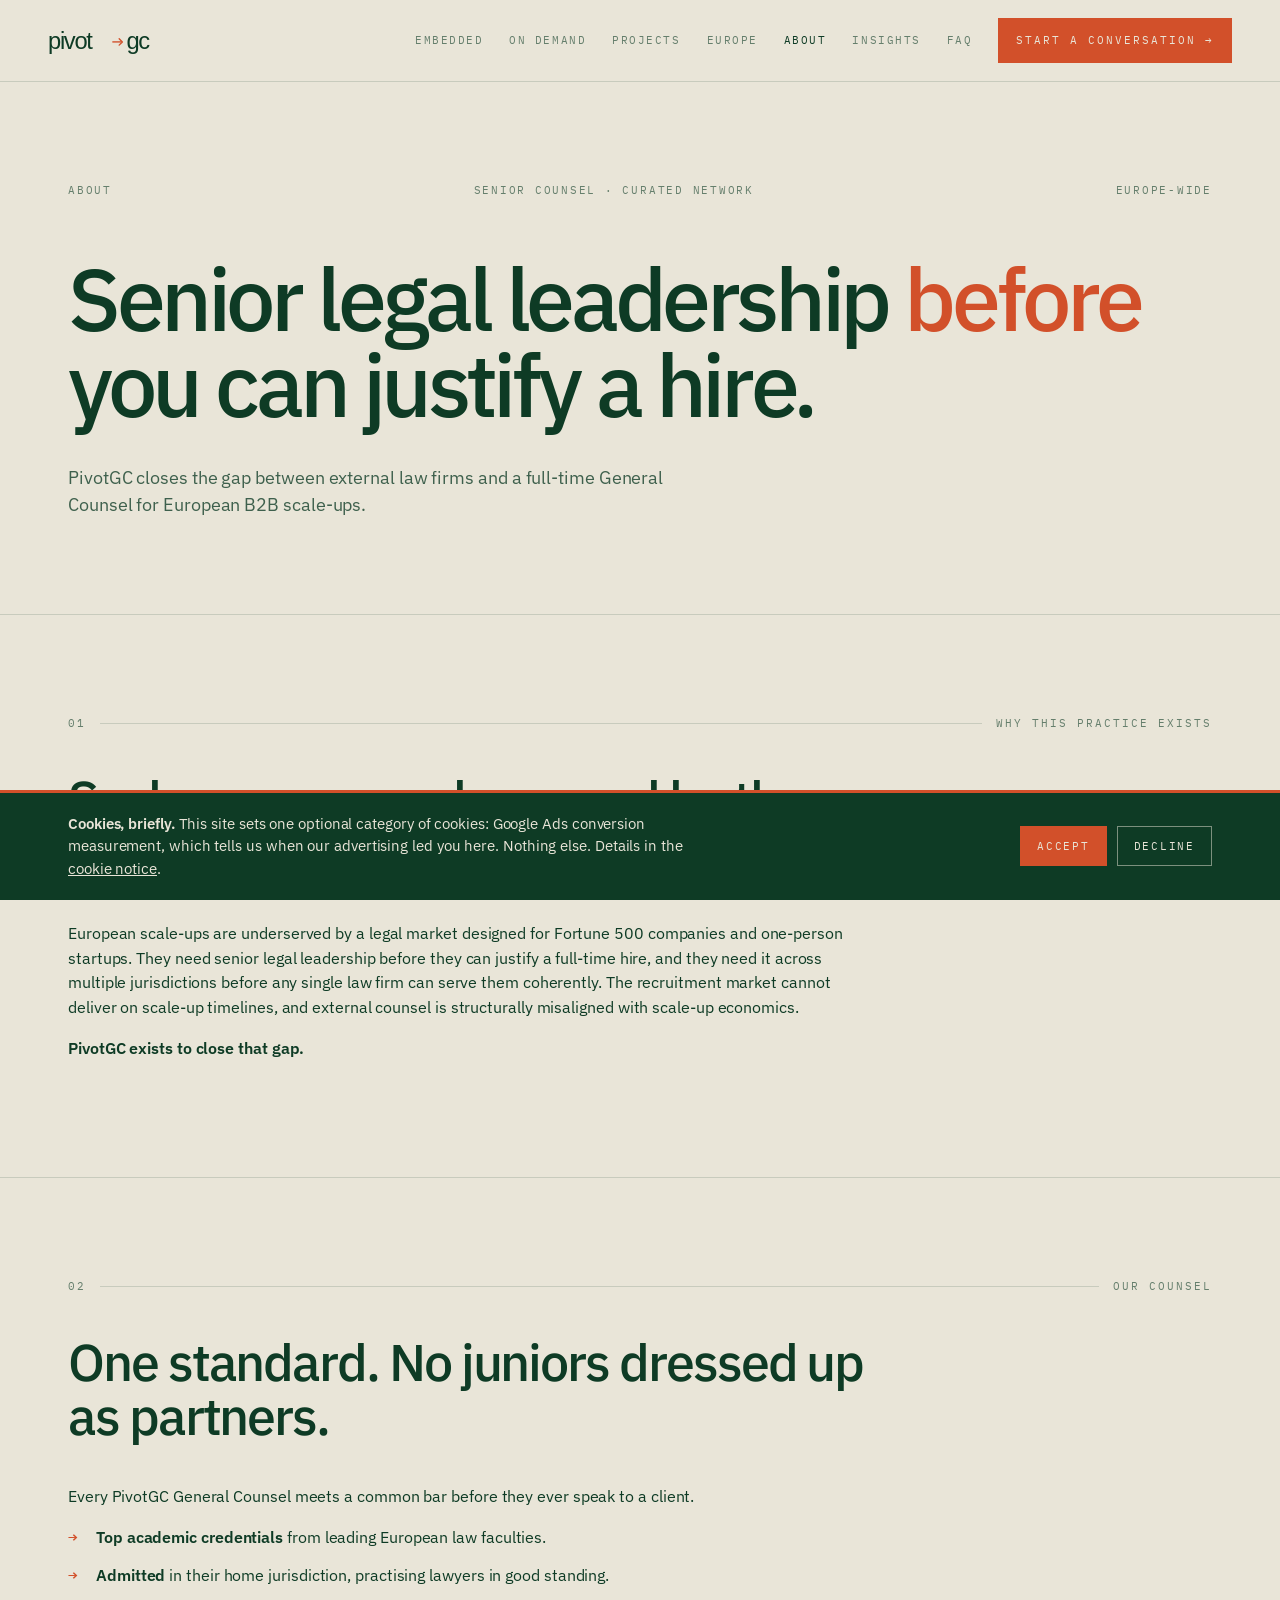
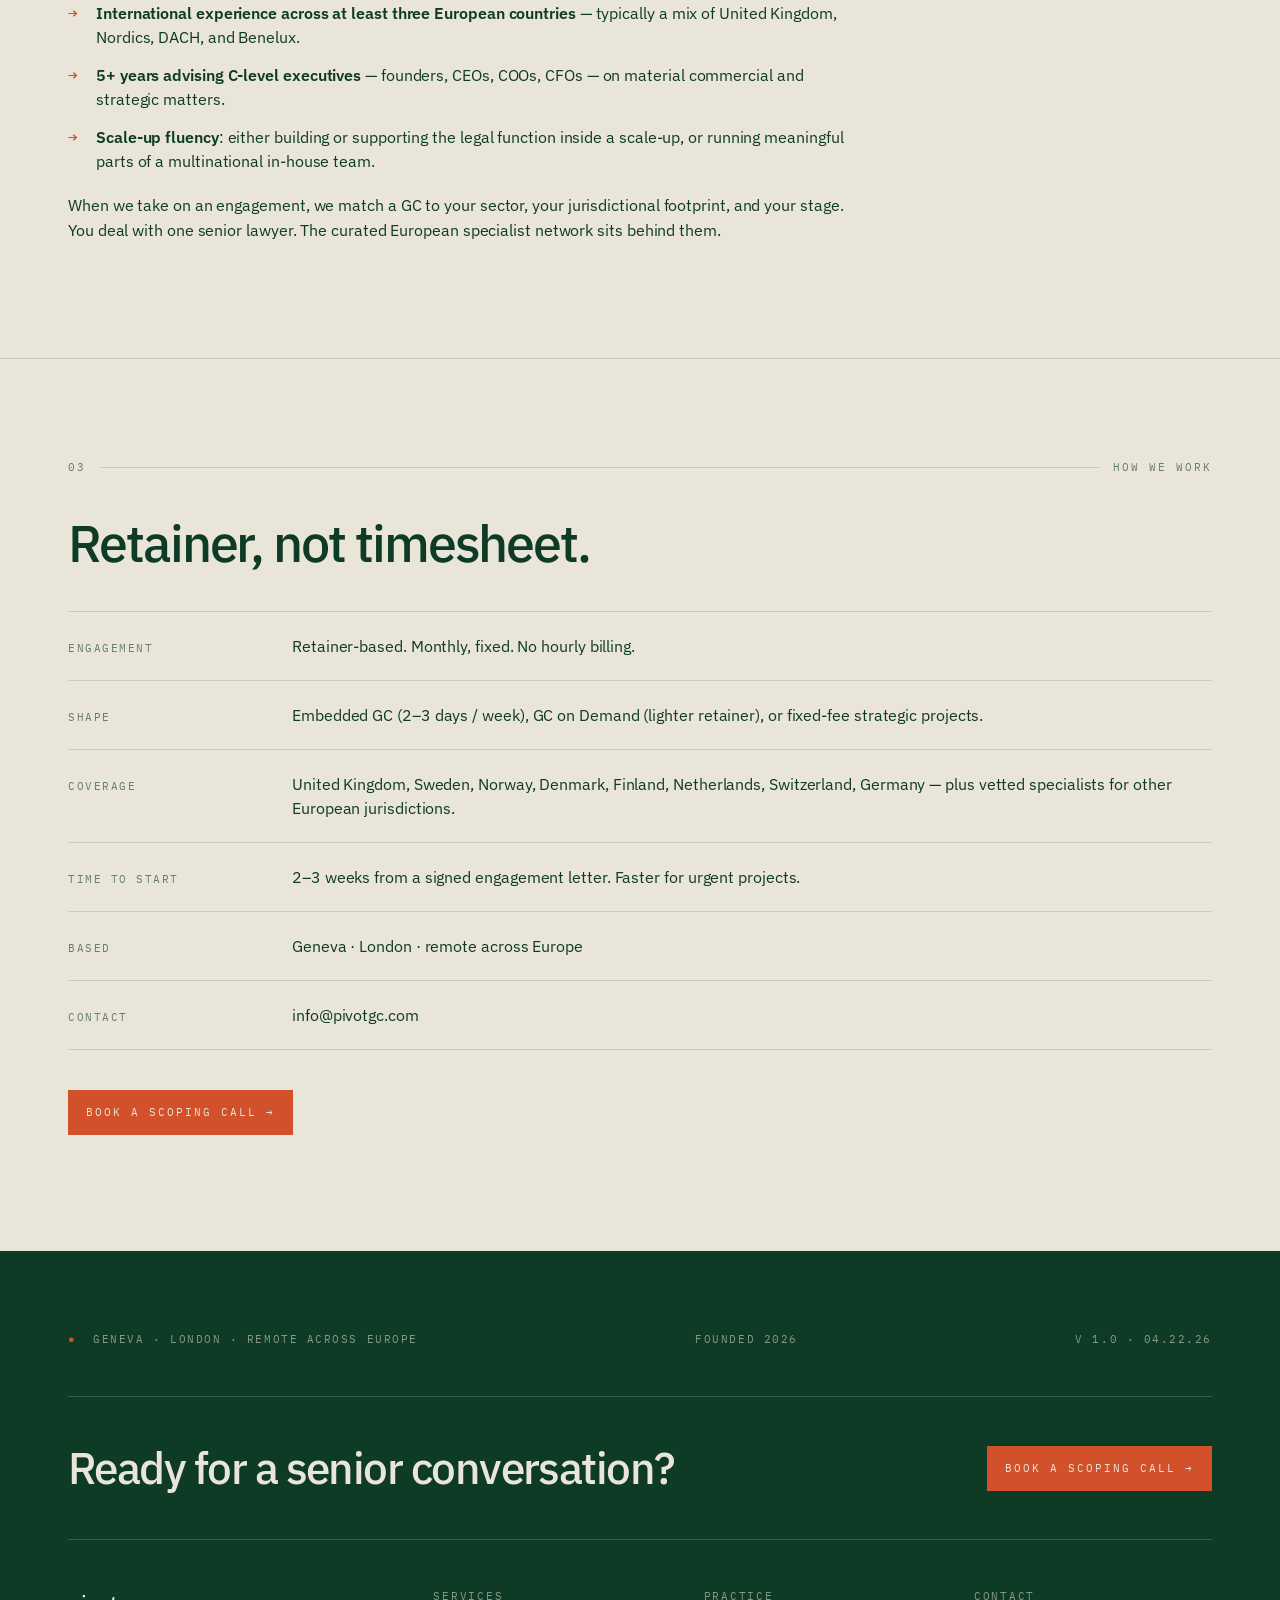
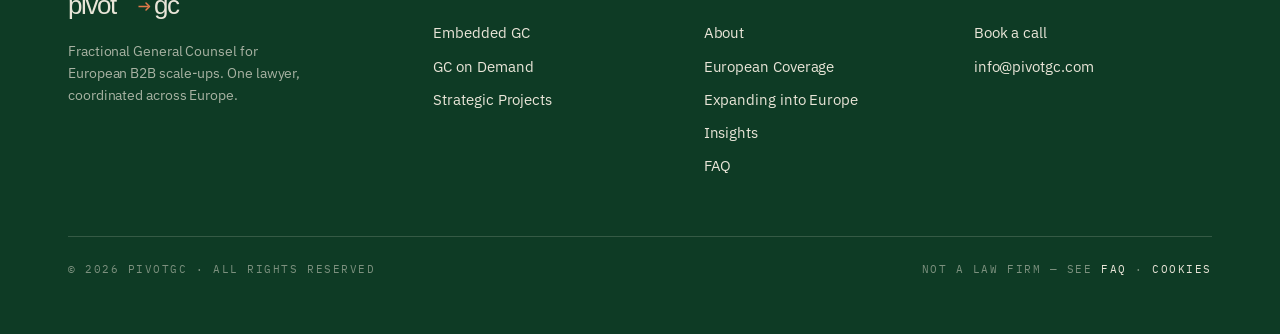
==== commit 2d83f8c1: "Add cookie consent banner with Google Consent Mode v2 - Consent defaults (ad_storage, ad_user_data, " ====
--- a/about/index.html
+++ b/about/index.html
@@ -3,6 +3,22 @@
 <head>
   <meta charset="utf-8" />
   <meta name="viewport" content="width=device-width, initial-scale=1" />
+  <!-- Google tag (gtag.js) -->
+  <script async src="https://www.googletagmanager.com/gtag/js?id=AW-18322813077"></script>
+  <script>
+    window.dataLayer = window.dataLayer || [];
+    function gtag(){dataLayer.push(arguments);}
+    gtag('consent', 'default', {
+      'ad_storage': 'denied',
+      'ad_user_data': 'denied',
+      'ad_personalization': 'denied',
+      'analytics_storage': 'denied'
+    });
+    gtag('js', new Date());
+
+    gtag('config', 'AW-18322813077');
+  </script>
+  <script defer src="/assets/js/consent.js"></script>
   <title>About PivotGC | European Fractional General Counsel Practice</title>
   <meta name="description" content="PivotGC is a fractional General Counsel practice for European B2B scale-ups. Senior cross-border counsel matched to your sector, stage, and jurisdictional footprint." />
   <link rel="canonical" href="https://pivotgc.com/about/" />
@@ -181,7 +197,7 @@
     </div>
     <div class="footer-bottom">
       <div>© 2026 PivotGC · All rights reserved</div>
-      <div>Not a law firm — see <a href="/faq/">FAQ</a></div>
+      <div>Not a law firm — see <a href="/faq/">FAQ</a> · <a href="/cookies/">Cookies</a></div>
     </div>
   </div>
 </footer>
